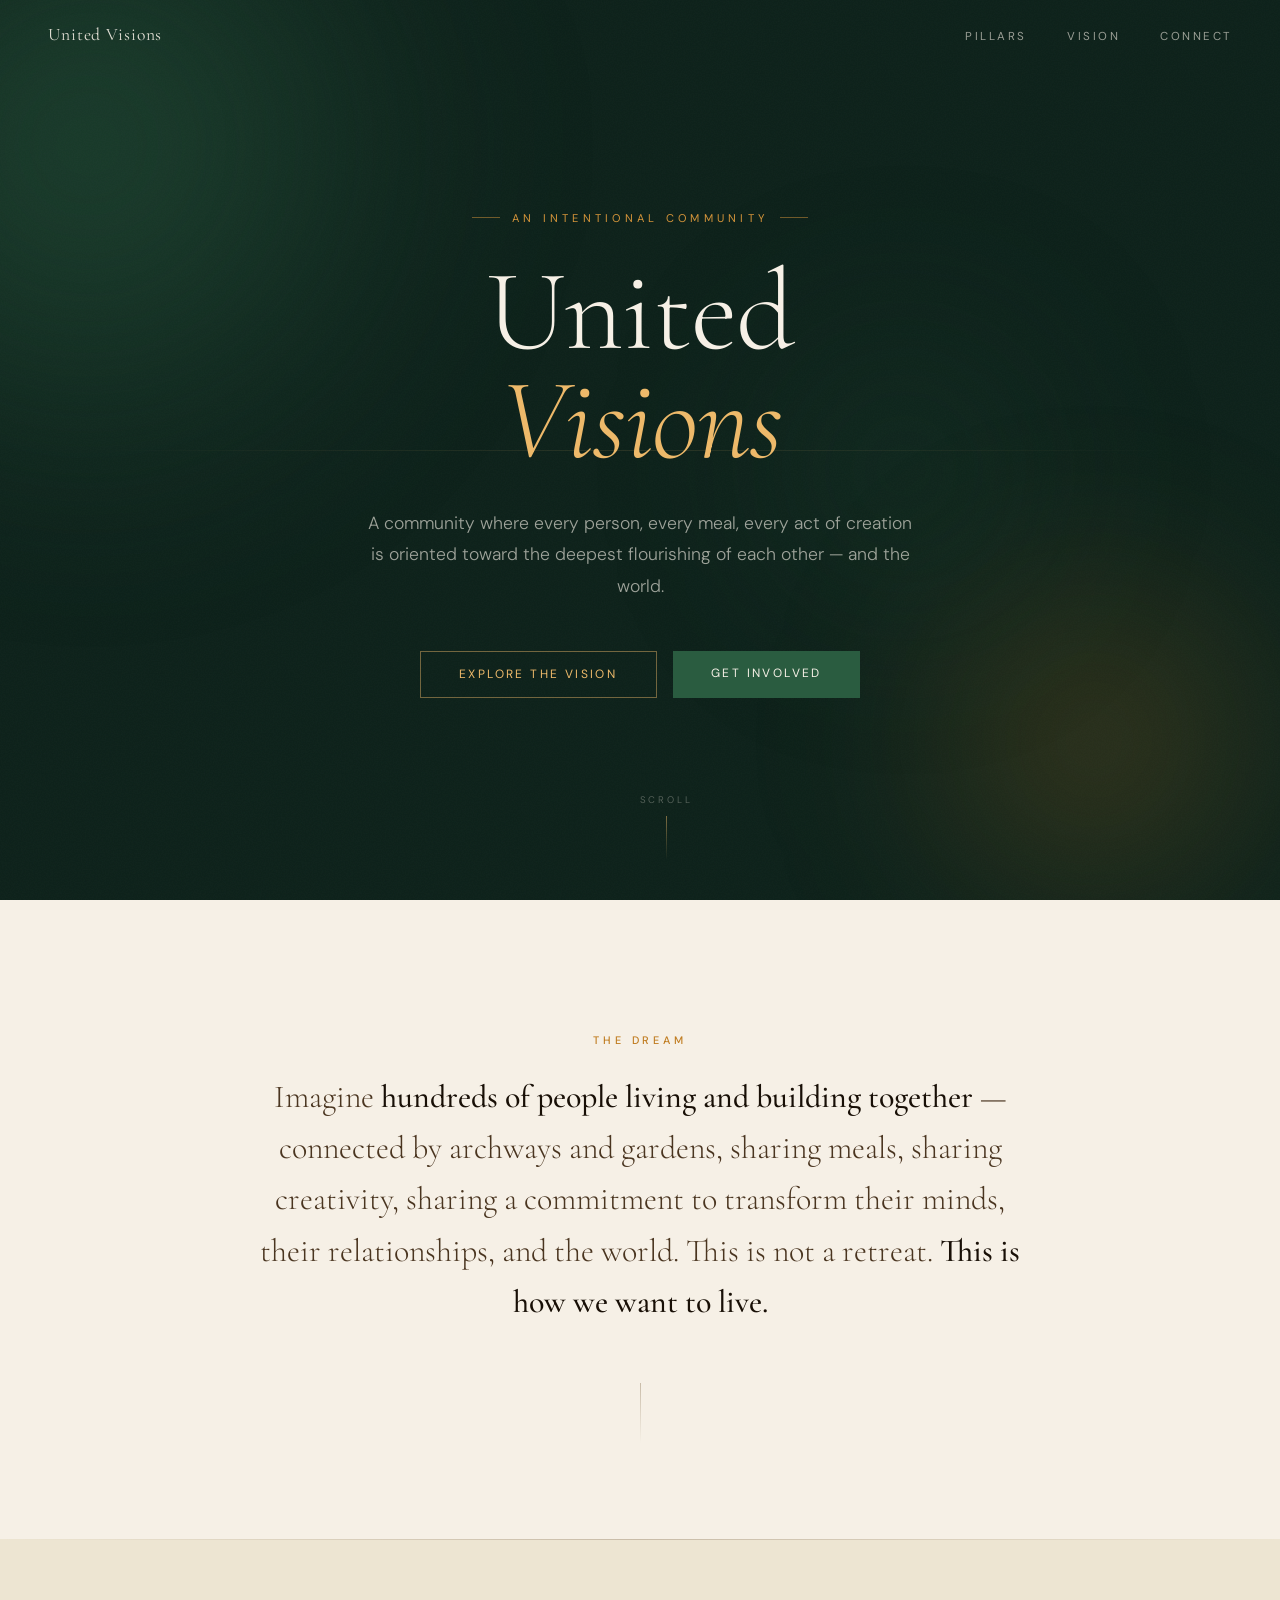
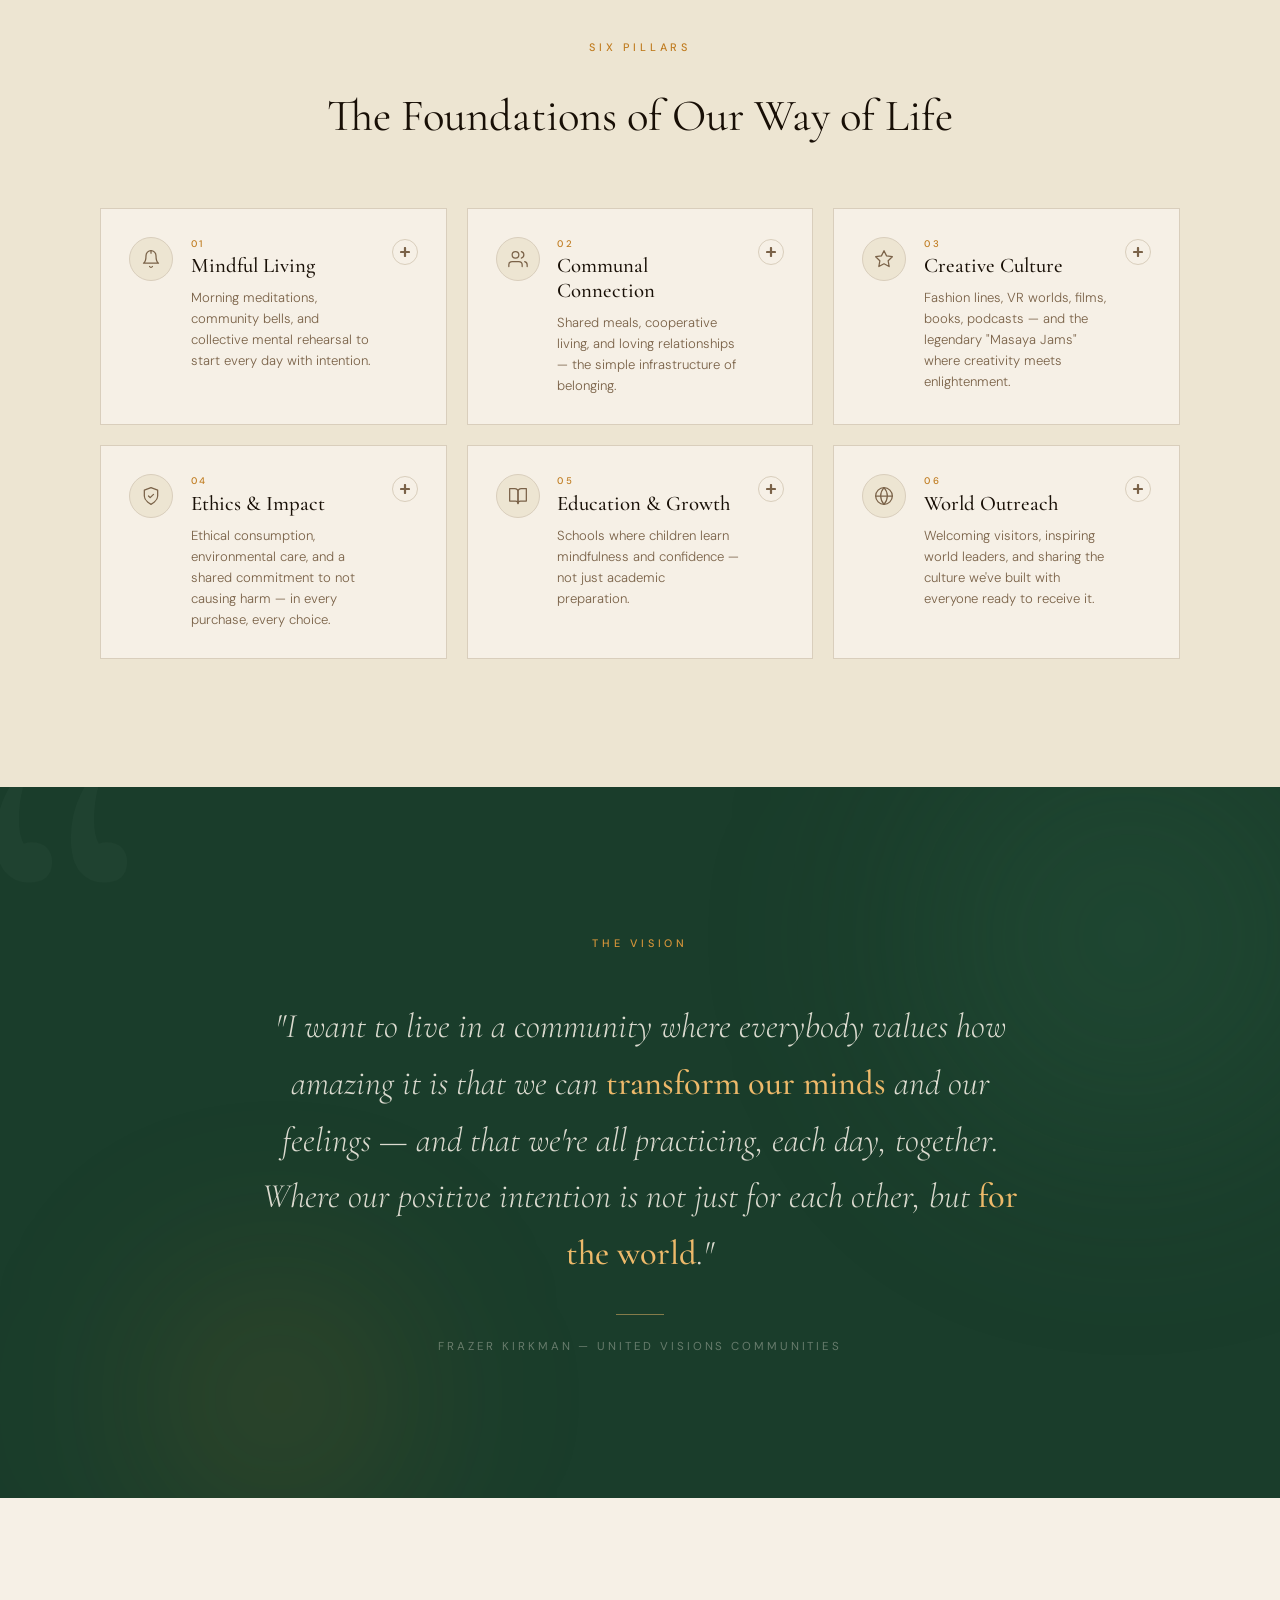
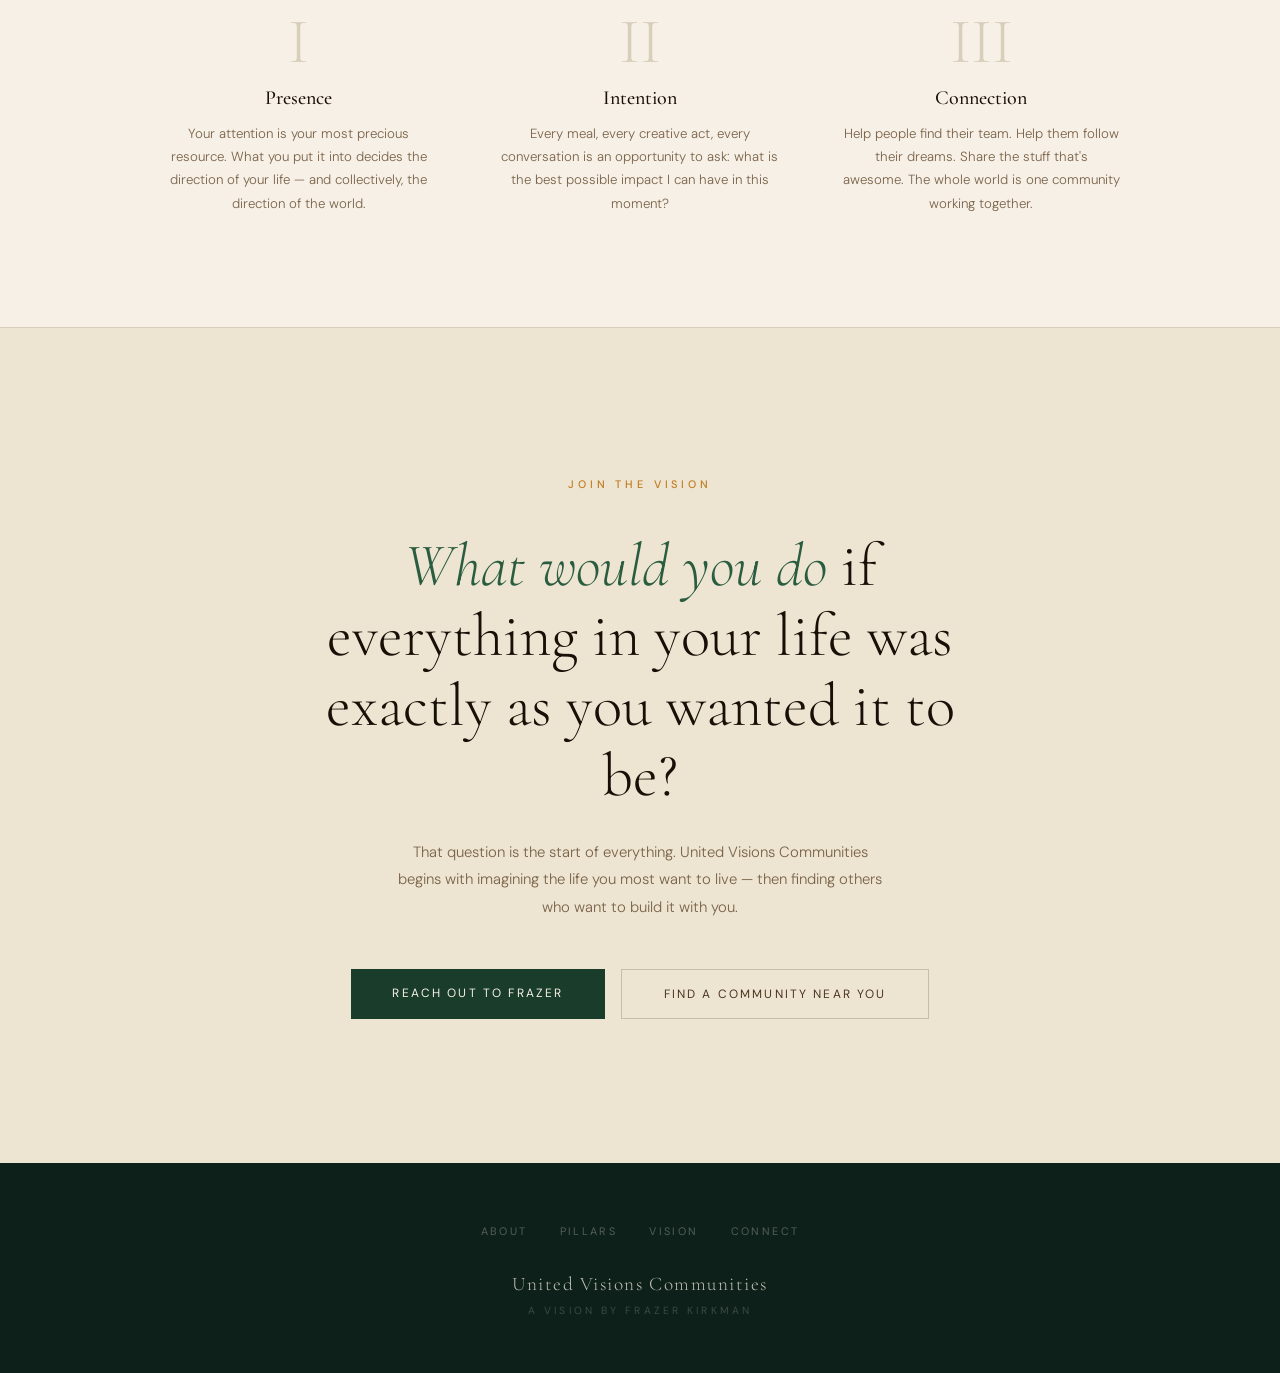
==== index.html @ debcc326 "add landing page for United Visions Communities Single-page website built from Frazer's vision state" ====
<!DOCTYPE html>
<html lang="en">
<head>
  <meta charset="UTF-8">
  <meta name="viewport" content="width=device-width, initial-scale=1.0">
  <title>United Visions Communities</title>
  <link rel="preconnect" href="https://fonts.googleapis.com">
  <link rel="preconnect" href="https://fonts.gstatic.com" crossorigin>
  <link href="https://fonts.googleapis.com/css2?family=Cormorant+Garamond:ital,wght@0,300;0,400;0,500;0,600;1,300;1,400;1,500&family=DM+Sans:ital,opsz,wght@0,9..40,300;0,9..40,400;0,9..40,500;1,9..40,300&display=swap" rel="stylesheet">

  <style>
    :root {
      --forest-deep:   #0d211a;
      --forest:        #14302500;
      --forest-rich:   #1a3d2b;
      --forest-mid:    #2a5c40;
      --forest-light:  #3d7a58;
      --amber:         #c07c20;
      --amber-warm:    #d4943a;
      --amber-glow:    #edb96a;
      --cream:         #f6f0e6;
      --cream-warm:    #ede5d2;
      --parchment:     #d9cebc;
      --parchment-mid: #c9bca8;
      --text-ink:      #180f06;
      --text-dark:     #2b1d0f;
      --text-mid:      #4a3520;
      --text-muted:    #7a6248;
    }

    *, *::before, *::after { margin: 0; padding: 0; box-sizing: border-box; }

    html { scroll-behavior: smooth; font-size: 16px; }

    body {
      font-family: 'DM Sans', sans-serif;
      background: var(--cream);
      color: var(--text-dark);
      overflow-x: hidden;
    }

    /* ─── NAV ─────────────────────────────────────────── */
    nav {
      position: fixed;
      top: 0; left: 0; right: 0;
      z-index: 100;
      display: flex;
      justify-content: space-between;
      align-items: center;
      padding: 1.5rem 3rem;
      transition: background 0.4s ease, padding 0.4s ease;
    }

    nav.scrolled {
      background: rgba(13, 33, 26, 0.94);
      backdrop-filter: blur(12px);
      padding: 1rem 3rem;
    }

    .nav-logo {
      font-family: 'Cormorant Garamond', serif;
      font-size: 1.1rem;
      font-weight: 400;
      letter-spacing: 0.05em;
      color: var(--cream);
      text-decoration: none;
      opacity: 0.9;
    }

    .nav-links {
      display: flex;
      gap: 2.5rem;
      list-style: none;
    }

    .nav-links a {
      font-size: 0.72rem;
      letter-spacing: 0.22em;
      text-transform: uppercase;
      color: rgba(246, 240, 230, 0.6);
      text-decoration: none;
      transition: color 0.3s;
    }

    .nav-links a:hover { color: var(--amber-glow); }

    /* ─── HERO ────────────────────────────────────────── */
    .hero {
      position: relative;
      height: 100vh;
      min-height: 640px;
      background: var(--forest-deep);
      display: flex;
      align-items: center;
      justify-content: center;
      overflow: hidden;
    }

    /* Layered atmospheric background */
    .hero-canvas {
      position: absolute;
      inset: 0;
      overflow: hidden;
    }

    .orb {
      position: absolute;
      border-radius: 50%;
      filter: blur(80px);
      will-change: transform;
    }

    .orb-1 {
      width: 70vw; height: 70vw;
      max-width: 700px; max-height: 700px;
      background: radial-gradient(circle at 40% 40%, rgba(42,92,64,0.55), transparent 65%);
      top: -15%; left: -15%;
      animation: floatA 28s ease-in-out infinite;
    }

    .orb-2 {
      width: 50vw; height: 50vw;
      max-width: 500px; max-height: 500px;
      background: radial-gradient(circle, rgba(192,124,32,0.25), transparent 65%);
      bottom: -10%; right: -5%;
      animation: floatB 22s ease-in-out infinite;
    }

    .orb-3 {
      width: 40vw; height: 40vw;
      max-width: 400px; max-height: 400px;
      background: radial-gradient(circle, rgba(26,61,43,0.4), transparent 65%);
      top: 30%; left: 55%;
      animation: floatC 34s ease-in-out infinite;
    }

    @keyframes floatA {
      0%, 100% { transform: translate(0,0) scale(1); }
      40%       { transform: translate(40px,-30px) scale(1.06); }
      70%       { transform: translate(-20px, 25px) scale(0.96); }
    }
    @keyframes floatB {
      0%, 100% { transform: translate(0,0) scale(1); }
      35%       { transform: translate(-30px, 20px) scale(1.04); }
      65%       { transform: translate(25px,-15px) scale(0.97); }
    }
    @keyframes floatC {
      0%, 100% { transform: translate(0,0) scale(1); }
      50%       { transform: translate(-40px, 30px) scale(1.08); }
    }

    /* Fine grain overlay */
    .hero-grain {
      position: absolute;
      inset: 0;
      background-image:
        url("data:image/svg+xml,%3Csvg xmlns='http://www.w3.org/2000/svg' width='300' height='300'%3E%3Cfilter id='n'%3E%3CfeTurbulence type='fractalNoise' baseFrequency='0.75' numOctaves='4' stitchTiles='stitch'/%3E%3C/filter%3E%3Crect width='300' height='300' filter='url(%23n)' opacity='0.06'/%3E%3C/svg%3E");
      pointer-events: none;
      opacity: 0.5;
    }

    /* Thin horizontal rule */
    .hero-rule {
      position: absolute;
      top: 50%;
      left: 8%; right: 8%;
      height: 1px;
      background: linear-gradient(to right, transparent, rgba(237,185,106,0.12), transparent);
      pointer-events: none;
    }

    .hero-content {
      position: relative;
      z-index: 10;
      text-align: center;
      padding: 2rem;
      max-width: 860px;
    }

    .hero-eyebrow {
      display: inline-flex;
      align-items: center;
      gap: 0.75rem;
      font-size: 0.7rem;
      font-weight: 400;
      letter-spacing: 0.38em;
      text-transform: uppercase;
      color: var(--amber-warm);
      margin-bottom: 2rem;
      opacity: 0;
      animation: riseIn 1s ease-out 0.2s forwards;
    }

    .hero-eyebrow::before,
    .hero-eyebrow::after {
      content: '';
      display: block;
      width: 28px;
      height: 1px;
      background: var(--amber-warm);
      opacity: 0.5;
    }

    .hero-title {
      font-family: 'Cormorant Garamond', serif;
      font-size: clamp(3.5rem, 9vw, 7.5rem);
      font-weight: 300;
      line-height: 0.95;
      color: var(--cream);
      letter-spacing: -0.01em;
      margin-bottom: 2rem;
      opacity: 0;
      animation: riseIn 1.2s ease-out 0.45s forwards;
    }

    .hero-title .line-italic {
      display: block;
      font-style: italic;
      color: var(--amber-glow);
      font-weight: 300;
    }

    .hero-tagline {
      font-size: clamp(0.95rem, 2vw, 1.1rem);
      font-weight: 300;
      line-height: 1.8;
      color: rgba(246, 240, 230, 0.62);
      max-width: 560px;
      margin: 0 auto 3rem;
      opacity: 0;
      animation: riseIn 1s ease-out 0.7s forwards;
    }

    .hero-cta-wrap {
      display: flex;
      gap: 1rem;
      justify-content: center;
      flex-wrap: wrap;
      opacity: 0;
      animation: riseIn 1s ease-out 0.9s forwards;
    }

    .btn-ghost {
      display: inline-block;
      padding: 0.9rem 2.4rem;
      border: 1px solid rgba(237,185,106,0.45);
      color: var(--amber-glow);
      font-family: 'DM Sans', sans-serif;
      font-size: 0.75rem;
      letter-spacing: 0.2em;
      text-transform: uppercase;
      text-decoration: none;
      transition: all 0.3s ease;
    }

    .btn-ghost:hover {
      background: rgba(237,185,106,0.12);
      border-color: var(--amber-glow);
    }

    .btn-solid {
      display: inline-block;
      padding: 0.9rem 2.4rem;
      background: var(--forest-mid);
      color: var(--cream);
      font-family: 'DM Sans', sans-serif;
      font-size: 0.75rem;
      letter-spacing: 0.2em;
      text-transform: uppercase;
      text-decoration: none;
      transition: all 0.3s ease;
    }

    .btn-solid:hover { background: var(--forest-light); }

    .hero-scroll {
      position: absolute;
      bottom: 2.5rem;
      left: 50%;
      transform: translateX(-50%);
      display: flex;
      flex-direction: column;
      align-items: center;
      gap: 0.6rem;
      z-index: 10;
      opacity: 0;
      animation: riseIn 1s ease-out 1.3s forwards;
    }

    .hero-scroll span {
      font-size: 0.6rem;
      letter-spacing: 0.3em;
      text-transform: uppercase;
      color: rgba(246,240,230,0.3);
    }

    .scroll-stem {
      width: 1px;
      height: 44px;
      background: linear-gradient(to bottom, rgba(237,185,106,0.5), transparent);
      animation: stemPulse 2.2s ease-in-out infinite;
    }

    @keyframes stemPulse {
      0%, 100% { opacity: 0.5; transform: scaleY(1); }
      50%       { opacity: 1;   transform: scaleY(0.7); }
    }

    @keyframes riseIn {
      from { opacity: 0; transform: translateY(22px); }
      to   { opacity: 1; transform: translateY(0); }
    }

    /* ─── INTRO ───────────────────────────────────────── */
    .intro {
      background: var(--cream);
      padding: 8rem 2rem 6rem;
    }

    .intro-inner {
      max-width: 780px;
      margin: 0 auto;
      text-align: center;
    }

    .eyebrow {
      display: inline-block;
      font-size: 0.68rem;
      letter-spacing: 0.35em;
      text-transform: uppercase;
      color: var(--amber);
      font-weight: 500;
      margin-bottom: 1.5rem;
    }

    .intro-body {
      font-family: 'Cormorant Garamond', serif;
      font-size: clamp(1.45rem, 3vw, 2rem);
      font-weight: 300;
      line-height: 1.6;
      color: var(--text-mid);
    }

    .intro-body strong {
      font-weight: 500;
      color: var(--text-ink);
    }

    .intro-divider {
      width: 1px;
      height: 60px;
      background: linear-gradient(to bottom, var(--parchment-mid), transparent);
      margin: 3.5rem auto 0;
    }

    /* ─── PILLARS ─────────────────────────────────────── */
    .pillars {
      background: var(--cream-warm);
      padding: 6rem 2rem 8rem;
      position: relative;
    }

    .pillars::before {
      content: '';
      position: absolute;
      top: 0; left: 0; right: 0;
      height: 1px;
      background: linear-gradient(to right, transparent, var(--parchment-mid), transparent);
    }

    .section-head {
      text-align: center;
      margin-bottom: 4rem;
    }

    .section-title {
      font-family: 'Cormorant Garamond', serif;
      font-size: clamp(1.8rem, 4vw, 2.8rem);
      font-weight: 400;
      color: var(--text-ink);
      line-height: 1.2;
      margin-top: 0.75rem;
    }

    .grid {
      display: grid;
      grid-template-columns: repeat(auto-fit, minmax(310px, 1fr));
      gap: 1.25rem;
      max-width: 1080px;
      margin: 0 auto;
    }

    /* Card */
    .card {
      background: var(--cream);
      border: 1px solid var(--parchment);
      cursor: pointer;
      transition: border-color 0.35s ease, box-shadow 0.35s ease;
      position: relative;
      overflow: hidden;
    }

    .card-accent {
      position: absolute;
      top: 0; left: 0; right: 0;
      height: 2px;
      background: linear-gradient(90deg, var(--forest-light), var(--amber-warm));
      transform: scaleX(0);
      transform-origin: left;
      transition: transform 0.45s cubic-bezier(0.4, 0, 0.2, 1);
    }

    .card:hover .card-accent,
    .card.open .card-accent { transform: scaleX(1); }

    .card:hover {
      border-color: rgba(61,122,88,0.4);
      box-shadow: 0 6px 32px rgba(26,53,39,0.07);
    }

    .card.open {
      border-color: rgba(42,92,64,0.5);
      box-shadow: 0 8px 40px rgba(26,53,39,0.1);
    }

    .card-head {
      padding: 1.75rem;
      display: flex;
      align-items: flex-start;
      gap: 1.1rem;
      user-select: none;
    }

    .card-icon {
      width: 44px;
      height: 44px;
      flex-shrink: 0;
      display: flex;
      align-items: center;
      justify-content: center;
      border-radius: 50%;
      background: var(--cream-warm);
      border: 1px solid var(--parchment);
      transition: background 0.3s, border-color 0.3s;
    }

    .card:hover .card-icon,
    .card.open .card-icon {
      background: rgba(26,61,43,0.06);
      border-color: rgba(61,122,88,0.3);
    }

    .card-icon svg {
      width: 20px; height: 20px;
      stroke: var(--text-muted);
      fill: none;
      stroke-width: 1.5;
      stroke-linecap: round;
      stroke-linejoin: round;
      transition: stroke 0.3s;
    }

    .card:hover .card-icon svg,
    .card.open .card-icon svg { stroke: var(--forest-mid); }

    .card-meta { flex: 1; min-width: 0; }

    .card-num {
      font-size: 0.6rem;
      letter-spacing: 0.3em;
      text-transform: uppercase;
      color: var(--amber);
      font-weight: 500;
      margin-bottom: 0.3rem;
    }

    .card-title {
      font-family: 'Cormorant Garamond', serif;
      font-size: 1.3rem;
      font-weight: 500;
      color: var(--text-ink);
      line-height: 1.2;
      margin-bottom: 0.5rem;
    }

    .card-teaser {
      font-size: 0.82rem;
      font-weight: 300;
      color: var(--text-muted);
      line-height: 1.6;
    }

    .card-toggle {
      width: 26px; height: 26px;
      flex-shrink: 0;
      border-radius: 50%;
      border: 1px solid var(--parchment);
      display: flex;
      align-items: center;
      justify-content: center;
      color: var(--text-muted);
      transition: all 0.35s cubic-bezier(0.4,0,0.2,1);
      margin-top: 2px;
    }

    .card:hover .card-toggle { border-color: var(--forest-light); color: var(--forest-mid); }

    .card.open .card-toggle {
      background: var(--forest-rich);
      border-color: var(--forest-rich);
      color: var(--cream);
      transform: rotate(45deg);
    }

    .card-toggle svg {
      width: 10px; height: 10px;
      stroke: currentColor;
      fill: none;
      stroke-width: 2.2;
      stroke-linecap: round;
    }

    /* Expand body */
    .card-body {
      max-height: 0;
      overflow: hidden;
      transition: max-height 0.55s cubic-bezier(0.4,0,0.2,1);
    }

    .card.open .card-body { max-height: 700px; }

    .card-body-inner {
      padding: 1.5rem 1.75rem 1.75rem;
      border-top: 1px solid var(--parchment);
    }

    .card-pullquote {
      font-family: 'Cormorant Garamond', serif;
      font-size: 1.05rem;
      font-style: italic;
      font-weight: 400;
      color: var(--forest-mid);
      line-height: 1.55;
      margin-bottom: 1.1rem;
      padding-left: 1rem;
      border-left: 2px solid var(--amber-warm);
    }

    .card-body-inner p {
      font-size: 0.88rem;
      font-weight: 300;
      line-height: 1.85;
      color: var(--text-mid);
      margin-bottom: 0.8rem;
    }

    .card-body-inner p:last-child { margin-bottom: 0; }

    /* ─── VISION QUOTE ────────────────────────────────── */
    .vision {
      background: var(--forest-rich);
      padding: 9rem 2rem;
      position: relative;
      overflow: hidden;
    }

    .vision-bg-mark {
      position: absolute;
      top: -0.25em;
      left: -0.05em;
      font-family: 'Cormorant Garamond', serif;
      font-size: 32rem;
      line-height: 1;
      color: rgba(255,255,255,0.025);
      pointer-events: none;
      user-select: none;
    }

    .vision-orb {
      position: absolute;
      border-radius: 50%;
      filter: blur(90px);
      pointer-events: none;
    }

    .vision-orb-1 {
      width: 500px; height: 500px;
      background: radial-gradient(circle, rgba(42,92,64,0.4), transparent);
      top: -100px; right: -100px;
    }

    .vision-orb-2 {
      width: 300px; height: 300px;
      background: radial-gradient(circle, rgba(192,124,32,0.2), transparent);
      bottom: -50px; left: 10%;
    }

    .vision-inner {
      position: relative;
      z-index: 2;
      max-width: 760px;
      margin: 0 auto;
      text-align: center;
    }

    .vision .eyebrow { color: var(--amber-warm); }

    .vision-quote {
      font-family: 'Cormorant Garamond', serif;
      font-size: clamp(1.5rem, 3.5vw, 2.15rem);
      font-weight: 300;
      font-style: italic;
      line-height: 1.65;
      color: rgba(246,240,230,0.88);
      margin: 1.5rem 0 2rem;
    }

    .vision-quote strong {
      font-style: normal;
      font-weight: 500;
      color: var(--amber-glow);
    }

    .vision-bar {
      width: 48px; height: 1px;
      background: rgba(237,185,106,0.5);
      margin: 0 auto 1.5rem;
    }

    .vision-attr {
      font-size: 0.72rem;
      letter-spacing: 0.25em;
      text-transform: uppercase;
      color: rgba(246,240,230,0.35);
    }

    /* ─── VALUES STRIP ────────────────────────────────── */
    .values {
      background: var(--cream);
      padding: 7rem 2rem;
      border-bottom: 1px solid var(--parchment);
    }

    .values-inner {
      display: grid;
      grid-template-columns: repeat(3, 1fr);
      gap: 4rem;
      max-width: 960px;
      margin: 0 auto;
    }

    .value-item { text-align: center; }

    .value-glyph {
      font-family: 'Cormorant Garamond', serif;
      font-size: 4rem;
      font-weight: 300;
      color: var(--parchment);
      line-height: 1;
      margin-bottom: 0.75rem;
      display: block;
    }

    .value-name {
      font-family: 'Cormorant Garamond', serif;
      font-size: 1.25rem;
      font-weight: 500;
      color: var(--text-ink);
      margin-bottom: 0.75rem;
    }

    .value-desc {
      font-size: 0.83rem;
      font-weight: 300;
      color: var(--text-muted);
      line-height: 1.75;
    }

    /* ─── CTA ─────────────────────────────────────────── */
    .cta {
      background: var(--cream-warm);
      padding: 9rem 2rem;
      text-align: center;
    }

    .cta-title {
      font-family: 'Cormorant Garamond', serif;
      font-size: clamp(2.2rem, 5vw, 3.8rem);
      font-weight: 300;
      color: var(--text-ink);
      line-height: 1.15;
      max-width: 640px;
      margin: 1rem auto 1.75rem;
    }

    .cta-title em {
      font-style: italic;
      color: var(--forest-mid);
    }

    .cta-body {
      font-size: 0.93rem;
      font-weight: 300;
      color: var(--text-muted);
      line-height: 1.85;
      max-width: 500px;
      margin: 0 auto 3rem;
    }

    .cta-btns {
      display: flex;
      gap: 1rem;
      justify-content: center;
      flex-wrap: wrap;
    }

    .btn-forest {
      display: inline-block;
      padding: 1rem 2.6rem;
      background: var(--forest-rich);
      color: var(--cream);
      font-size: 0.75rem;
      letter-spacing: 0.18em;
      text-transform: uppercase;
      text-decoration: none;
      transition: background 0.3s;
    }

    .btn-forest:hover { background: var(--forest-mid); }

    .btn-outline {
      display: inline-block;
      padding: 1rem 2.6rem;
      border: 1px solid var(--parchment-mid);
      color: var(--text-mid);
      font-size: 0.75rem;
      letter-spacing: 0.18em;
      text-transform: uppercase;
      text-decoration: none;
      transition: all 0.3s;
    }

    .btn-outline:hover {
      border-color: var(--forest-mid);
      color: var(--forest-mid);
    }

    /* ─── FOOTER ──────────────────────────────────────── */
    footer {
      background: var(--forest-deep);
      padding: 3.5rem 2rem;
      text-align: center;
    }

    .footer-logo {
      font-family: 'Cormorant Garamond', serif;
      font-size: 1.2rem;
      font-weight: 300;
      letter-spacing: 0.08em;
      color: rgba(246,240,230,0.75);
      margin-bottom: 0.5rem;
    }

    .footer-sub {
      font-size: 0.65rem;
      letter-spacing: 0.3em;
      text-transform: uppercase;
      color: rgba(246,240,230,0.2);
    }

    .footer-links {
      display: flex;
      gap: 2rem;
      justify-content: center;
      margin-bottom: 2rem;
      list-style: none;
    }

    .footer-links a {
      font-size: 0.68rem;
      letter-spacing: 0.22em;
      text-transform: uppercase;
      color: rgba(246,240,230,0.3);
      text-decoration: none;
      transition: color 0.3s;
    }

    .footer-links a:hover { color: var(--amber-warm); }

    /* ─── SCROLL ANIMATIONS ───────────────────────────── */
    .reveal {
      opacity: 0;
      transform: translateY(28px);
      transition: opacity 0.75s ease, transform 0.75s ease;
    }

    .reveal.in { opacity: 1; transform: translateY(0); }

    .reveal-d1 { transition-delay: 0.08s; }
    .reveal-d2 { transition-delay: 0.16s; }
    .reveal-d3 { transition-delay: 0.24s; }
    .reveal-d4 { transition-delay: 0.32s; }
    .reveal-d5 { transition-delay: 0.40s; }
    .reveal-d6 { transition-delay: 0.48s; }

    /* ─── RESPONSIVE ──────────────────────────────────── */
    @media (max-width: 760px) {
      nav { padding: 1.25rem 1.5rem; }
      nav.scrolled { padding: 0.875rem 1.5rem; }
      .nav-links { display: none; }

      .grid { grid-template-columns: 1fr; }

      .values-inner {
        grid-template-columns: 1fr;
        gap: 2.5rem;
      }

      .intro { padding: 5rem 1.5rem 4rem; }
      .pillars { padding: 5rem 1.5rem 6rem; }
      .vision { padding: 6rem 1.5rem; }
      .cta { padding: 6rem 1.5rem; }
    }
  </style>
</head>
<body>

  <!-- NAV -->
  <nav id="nav">
    <a href="#top" class="nav-logo">United Visions</a>
    <ul class="nav-links">
      <li><a href="#pillars">Pillars</a></li>
      <li><a href="#vision">Vision</a></li>
      <li><a href="#connect">Connect</a></li>
    </ul>
  </nav>

  <!-- HERO -->
  <section class="hero" id="top">
    <div class="hero-canvas">
      <div class="orb orb-1"></div>
      <div class="orb orb-2"></div>
      <div class="orb orb-3"></div>
    </div>
    <div class="hero-grain"></div>
    <div class="hero-rule"></div>

    <div class="hero-content">
      <p class="hero-eyebrow">An Intentional Community</p>
      <h1 class="hero-title">
        United
        <span class="line-italic">Visions</span>
      </h1>
      <p class="hero-tagline">
        A community where every person, every meal, every act of creation is oriented toward the deepest flourishing of each other — and the world.
      </p>
      <div class="hero-cta-wrap">
        <a href="#pillars" class="btn-ghost">Explore the Vision</a>
        <a href="#connect" class="btn-solid">Get Involved</a>
      </div>
    </div>

    <div class="hero-scroll">
      <span>Scroll</span>
      <div class="scroll-stem"></div>
    </div>
  </section>

  <!-- INTRO -->
  <section class="intro" id="about">
    <div class="intro-inner reveal">
      <span class="eyebrow">The Dream</span>
      <p class="intro-body">
        Imagine <strong>hundreds of people living and building together</strong> — connected by archways and gardens, sharing meals, sharing creativity, sharing a commitment to transform their minds, their relationships, and the world.
        This is not a retreat. <strong>This is how we want to live.</strong>
      </p>
      <div class="intro-divider"></div>
    </div>
  </section>

  <!-- PILLARS -->
  <section class="pillars" id="pillars">
    <div class="section-head reveal">
      <span class="eyebrow">Six Pillars</span>
      <h2 class="section-title">The Foundations of Our Way of Life</h2>
    </div>

    <div class="grid">

      <!-- 1 – Mindful Living -->
      <div class="card reveal reveal-d1">
        <div class="card-accent"></div>
        <div class="card-head">
          <div class="card-icon">
            <!-- Bell -->
            <svg viewBox="0 0 24 24">
              <path d="M18 8A6 6 0 0 0 6 8c0 7-3 9-3 9h18s-3-2-3-9"/>
              <path d="M13.73 21a2 2 0 0 1-3.46 0"/>
              <line x1="12" y1="2" x2="12" y2="5"/>
            </svg>
          </div>
          <div class="card-meta">
            <div class="card-num">01</div>
            <h3 class="card-title">Mindful Living</h3>
            <p class="card-teaser">Morning meditations, community bells, and collective mental rehearsal to start every day with intention.</p>
          </div>
          <div class="card-toggle">
            <svg viewBox="0 0 10 10"><line x1="5" y1="1" x2="5" y2="9"/><line x1="1" y1="5" x2="9" y2="5"/></svg>
          </div>
        </div>
        <div class="card-body">
          <div class="card-body-inner">
            <p class="card-pullquote">"The whole community comes in excited to level up their mind."</p>
            <p>Each day begins with a shared meditation — not a quiet, solitary act, but a collective experience with epic bells, dramatic lighting, and the energy of hundreds of people orienting themselves toward their highest potential.</p>
            <p>Compassion meditation is a daily practice. You move through the community and feel genuinely loved, cared for, and supported — not by chance, but because everyone has cultivated that quality of presence together.</p>
            <p>Mental rehearsal and positive visualization are woven into everyday rhythms. We rehearse who we want to be, not just what we want to accomplish.</p>
          </div>
        </div>
      </div>

      <!-- 2 – Communal Connection -->
      <div class="card reveal reveal-d2">
        <div class="card-accent"></div>
        <div class="card-head">
          <div class="card-icon">
            <!-- Users -->
            <svg viewBox="0 0 24 24">
              <path d="M17 21v-2a4 4 0 0 0-4-4H5a4 4 0 0 0-4 4v2"/>
              <circle cx="9" cy="7" r="4"/>
              <path d="M23 21v-2a4 4 0 0 0-3-3.87"/>
              <path d="M16 3.13a4 4 0 0 1 0 7.75"/>
            </svg>
          </div>
          <div class="card-meta">
            <div class="card-num">02</div>
            <h3 class="card-title">Communal Connection</h3>
            <p class="card-teaser">Shared meals, cooperative living, and loving relationships — the simple infrastructure of belonging.</p>
          </div>
          <div class="card-toggle">
            <svg viewBox="0 0 10 10"><line x1="5" y1="1" x2="5" y2="9"/><line x1="1" y1="5" x2="9" y2="5"/></svg>
          </div>
        </div>
        <div class="card-body">
          <div class="card-body-inner">
            <p class="card-pullquote">"You're on the roster once every couple of weeks — you make something great, share it with everybody, and every other meal is shared with you."</p>
            <p>Communal living radically simplifies the logistics of daily life. Freed from cooking three meals a day alone, you have energy and attention for what matters most. The shared kitchen becomes a place of creativity and generosity.</p>
            <p>Beautiful architecture with archways and hanging gardens connects building to building. The physical environment is intentionally designed so chance encounters are beautiful, and solitude is always available when needed.</p>
            <p>Gyms, sports grounds, a movie theater — the amenities of a rich life, shared rather than individually owned. Community is not a compromise. It's an upgrade.</p>
          </div>
        </div>
      </div>

      <!-- 3 – Creative Culture -->
      <div class="card reveal reveal-d3">
        <div class="card-accent"></div>
        <div class="card-head">
          <div class="card-icon">
            <!-- Sparkle / Star -->
            <svg viewBox="0 0 24 24">
              <polygon points="12 2 15.09 8.26 22 9.27 17 14.14 18.18 21.02 12 17.77 5.82 21.02 7 14.14 2 9.27 8.91 8.26 12 2"/>
            </svg>
          </div>
          <div class="card-meta">
            <div class="card-num">03</div>
            <h3 class="card-title">Creative Culture</h3>
            <p class="card-teaser">Fashion lines, VR worlds, films, books, podcasts — and the legendary "Masaya Jams" where creativity meets enlightenment.</p>
          </div>
          <div class="card-toggle">
            <svg viewBox="0 0 10 10"><line x1="5" y1="1" x2="5" y2="9"/><line x1="1" y1="5" x2="9" y2="5"/></svg>
          </div>
        </div>
        <div class="card-body">
          <div class="card-body-inner">
            <p class="card-pullquote">"Imagine you spending some time just role-playing being as expressive and as enlightening as you can."</p>
            <p>Masaya Jams are live community sessions where cameras roll and everyone is encouraged to inhabit the kindest, most awesome, wildest version of themselves — like theater games, but the goal is enlightenment. The output is something worth sharing with the world.</p>
            <p>The community actively creates: fashion lines where the imagery makes people feel love for all beings; VR worlds built collaboratively in an afternoon; films, TV shows, books, and podcasts carrying a clear intention toward human flourishing.</p>
            <p>Music, art, and the words in our spaces are chosen intentionally. Lyrics that lift. Visuals that inspire. The culture we make together can be exported everywhere.</p>
          </div>
        </div>
      </div>

      <!-- 4 – Ethics & Impact -->
      <div class="card reveal reveal-d4">
        <div class="card-accent"></div>
        <div class="card-head">
          <div class="card-icon">
            <!-- Shield check -->
            <svg viewBox="0 0 24 24">
              <path d="M12 22s8-4 8-10V5l-8-3-8 3v7c0 6 8 10 8 10z"/>
              <polyline points="9 12 11 14 15 10"/>
            </svg>
          </div>
          <div class="card-meta">
            <div class="card-num">04</div>
            <h3 class="card-title">Ethics & Impact</h3>
            <p class="card-teaser">Ethical consumption, environmental care, and a shared commitment to not causing harm — in every purchase, every choice.</p>
          </div>
          <div class="card-toggle">
            <svg viewBox="0 0 10 10"><line x1="5" y1="1" x2="5" y2="9"/><line x1="1" y1="5" x2="9" y2="5"/></svg>
          </div>
        </div>
        <div class="card-body">
          <div class="card-body-inner">
            <p class="card-pullquote">"We don't buy stuff from places where anyone was hurt — and we're kind to the environment."</p>
            <p>Ethics isn't a policy here — it's a shared value running through every decision. Where we source food. What we build with. How we engage the wider world. The community has agreed that its positive intention extends not just to each other, but to all living beings.</p>
            <p>Every member is excited not just to help one another, but to have a positive impact beyond these walls. We want everything we make, buy, eat, and create to be a net positive in the world.</p>
            <p>This is not austerity. Ethical living is joyful, beautiful, and abundant. It simply requires intention — and a community committed to holding each other to it, with kindness.</p>
          </div>
        </div>
      </div>

      <!-- 5 – Education & Growth -->
      <div class="card reveal reveal-d5">
        <div class="card-accent"></div>
        <div class="card-head">
          <div class="card-icon">
            <!-- Book open -->
            <svg viewBox="0 0 24 24">
              <path d="M2 3h6a4 4 0 0 1 4 4v14a3 3 0 0 0-3-3H2z"/>
              <path d="M22 3h-6a4 4 0 0 0-4 4v14a3 3 0 0 1 3-3h7z"/>
            </svg>
          </div>
          <div class="card-meta">
            <div class="card-num">05</div>
            <h3 class="card-title">Education & Growth</h3>
            <p class="card-teaser">Schools where children learn mindfulness and confidence — not just academic preparation.</p>
          </div>
          <div class="card-toggle">
            <svg viewBox="0 0 10 10"><line x1="5" y1="1" x2="5" y2="9"/><line x1="1" y1="5" x2="9" y2="5"/></svg>
          </div>
        </div>
        <div class="card-body">
          <div class="card-body-inner">
            <p class="card-pullquote">"A culture where people are actively helping everyone's mind be awesome is a very different culture."</p>
            <p>Our schools teach mindfulness, kindness, emotional confidence, and how to handle different scenarios with grace. Children mentally rehearse being their best selves — the same practice the adults use, taught from the very beginning.</p>
            <p>Consider the difference: in a school where no one teaches mental rehearsal, some children will naturally develop it and others will rehearse failure. We choose to deliberately bring every mind toward its highest potential.</p>
            <p>This extends beyond school: workplaces where teams practice positive visualization together, where friendships are loving and genuinely supportive. The whole environment is designed for flourishing.</p>
          </div>
        </div>
      </div>

      <!-- 6 – World Outreach -->
      <div class="card reveal reveal-d6">
        <div class="card-accent"></div>
        <div class="card-head">
          <div class="card-icon">
            <!-- Globe -->
            <svg viewBox="0 0 24 24">
              <circle cx="12" cy="12" r="10"/>
              <line x1="2" y1="12" x2="22" y2="12"/>
              <path d="M12 2a15.3 15.3 0 0 1 4 10 15.3 15.3 0 0 1-4 10 15.3 15.3 0 0 1-4-10 15.3 15.3 0 0 1 4-10z"/>
            </svg>
          </div>
          <div class="card-meta">
            <div class="card-num">06</div>
            <h3 class="card-title">World Outreach</h3>
            <p class="card-teaser">Welcoming visitors, inspiring world leaders, and sharing the culture we've built with everyone ready to receive it.</p>
          </div>
          <div class="card-toggle">
            <svg viewBox="0 0 10 10"><line x1="5" y1="1" x2="5" y2="9"/><line x1="1" y1="5" x2="9" y2="5"/></svg>
          </div>
        </div>
        <div class="card-body">
          <div class="card-body-inner">
            <p class="card-pullquote">"How do we inspire filmmakers, sports stars, and world leaders to come practice meditation with us — and feel what it's like to envision a world where everybody cares?"</p>
            <p>United Visions is not a refuge from the world — it's a laboratory for it. Visitors come to experience the architecture, the food, the gardens, the art, and the rare feeling of being in a community truly oriented toward human flourishing.</p>
            <p>We actively look for ways to share what works. Creative culture, spiritual practices, ethical frameworks — the Masaya Jams are streamed, the films are released, the books are published.</p>
            <p>We encourage everyone to find or create their own intentional communities: to explore what resonates, practice their dreams, and discover that society itself becomes your commune when you approach it with real intention.</p>
          </div>
        </div>
      </div>

    </div>
  </section>

  <!-- VISION QUOTE -->
  <section class="vision" id="vision">
    <div class="vision-bg-mark" aria-hidden="true">&ldquo;</div>
    <div class="vision-orb vision-orb-1"></div>
    <div class="vision-orb vision-orb-2"></div>
    <div class="vision-inner reveal">
      <span class="eyebrow">The Vision</span>
      <blockquote class="vision-quote">
        "I want to live in a community where everybody values how amazing it is that we can <strong>transform our minds</strong> and our feelings — and that we're all practicing, each day, together. Where our positive intention is not just for each other, but <strong>for the world</strong>."
      </blockquote>
      <div class="vision-bar"></div>
      <p class="vision-attr">Frazer Kirkman &mdash; United Visions Communities</p>
    </div>
  </section>

  <!-- VALUES -->
  <section class="values">
    <div class="values-inner">
      <div class="value-item reveal reveal-d1">
        <span class="value-glyph">I</span>
        <div class="value-name">Presence</div>
        <p class="value-desc">Your attention is your most precious resource. What you put it into decides the direction of your life — and collectively, the direction of the world.</p>
      </div>
      <div class="value-item reveal reveal-d2">
        <span class="value-glyph">II</span>
        <div class="value-name">Intention</div>
        <p class="value-desc">Every meal, every creative act, every conversation is an opportunity to ask: what is the best possible impact I can have in this moment?</p>
      </div>
      <div class="value-item reveal reveal-d3">
        <span class="value-glyph">III</span>
        <div class="value-name">Connection</div>
        <p class="value-desc">Help people find their team. Help them follow their dreams. Share the stuff that's awesome. The whole world is one community working together.</p>
      </div>
    </div>
  </section>

  <!-- CTA -->
  <section class="cta" id="connect">
    <span class="eyebrow reveal">Join the Vision</span>
    <h2 class="cta-title reveal"><em>What would you do</em> if everything in your life was exactly as you wanted it to be?</h2>
    <p class="cta-body reveal">
      That question is the start of everything. United Visions Communities begins with imagining the life you most want to live — then finding others who want to build it with you.
    </p>
    <div class="cta-btns reveal">
      <a href="mailto:frazer@unitedvisions.community" class="btn-forest">Reach Out to Frazer</a>
      <a href="https://www.ic.org" target="_blank" rel="noopener noreferrer" class="btn-outline">Find a Community Near You</a>
    </div>
  </section>

  <!-- FOOTER -->
  <footer>
    <ul class="footer-links">
      <li><a href="#about">About</a></li>
      <li><a href="#pillars">Pillars</a></li>
      <li><a href="#vision">Vision</a></li>
      <li><a href="#connect">Connect</a></li>
    </ul>
    <p class="footer-logo">United Visions Communities</p>
    <p class="footer-sub">A vision by Frazer Kirkman</p>
  </footer>

  <script>
    // ── Nav scroll state
    const nav = document.getElementById('nav');
    window.addEventListener('scroll', () => {
      nav.classList.toggle('scrolled', window.scrollY > 60);
    }, { passive: true });

    // ── Card expand / collapse
    document.querySelectorAll('.card').forEach(card => {
      card.addEventListener('click', () => {
        const isOpen = card.classList.contains('open');
        document.querySelectorAll('.card').forEach(c => c.classList.remove('open'));
        if (!isOpen) card.classList.add('open');
      });
    });

    // ── Scroll-reveal via IntersectionObserver
    const io = new IntersectionObserver((entries) => {
      entries.forEach(e => {
        if (e.isIntersecting) {
          e.target.classList.add('in');
          io.unobserve(e.target);
        }
      });
    }, { threshold: 0.12 });

    document.querySelectorAll('.reveal').forEach(el => io.observe(el));

    // ── Smooth scroll for in-page anchor links
    document.querySelectorAll('a[href^="#"]').forEach(a => {
      a.addEventListener('click', e => {
        const target = document.querySelector(a.getAttribute('href'));
        if (target) {
          e.preventDefault();
          target.scrollIntoView({ behavior: 'smooth' });
        }
      });
    });
  </script>

</body>
</html>
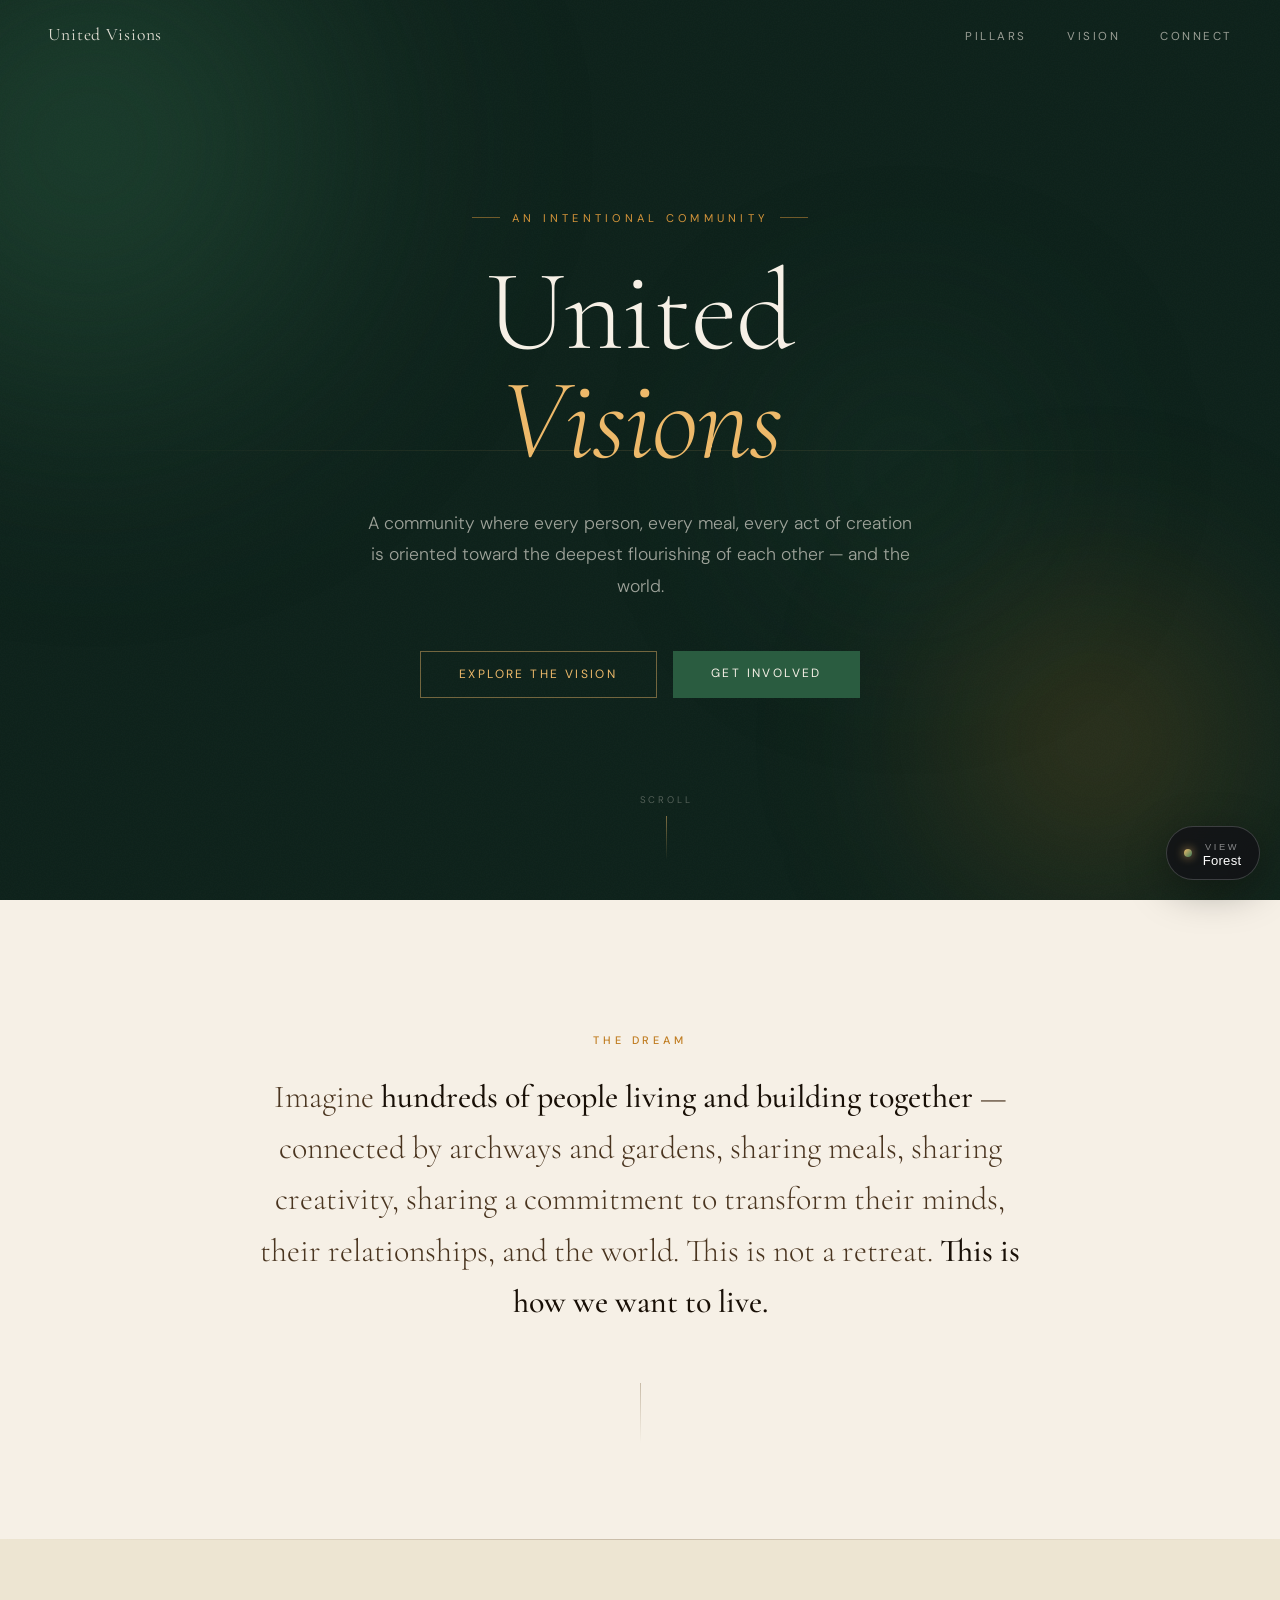
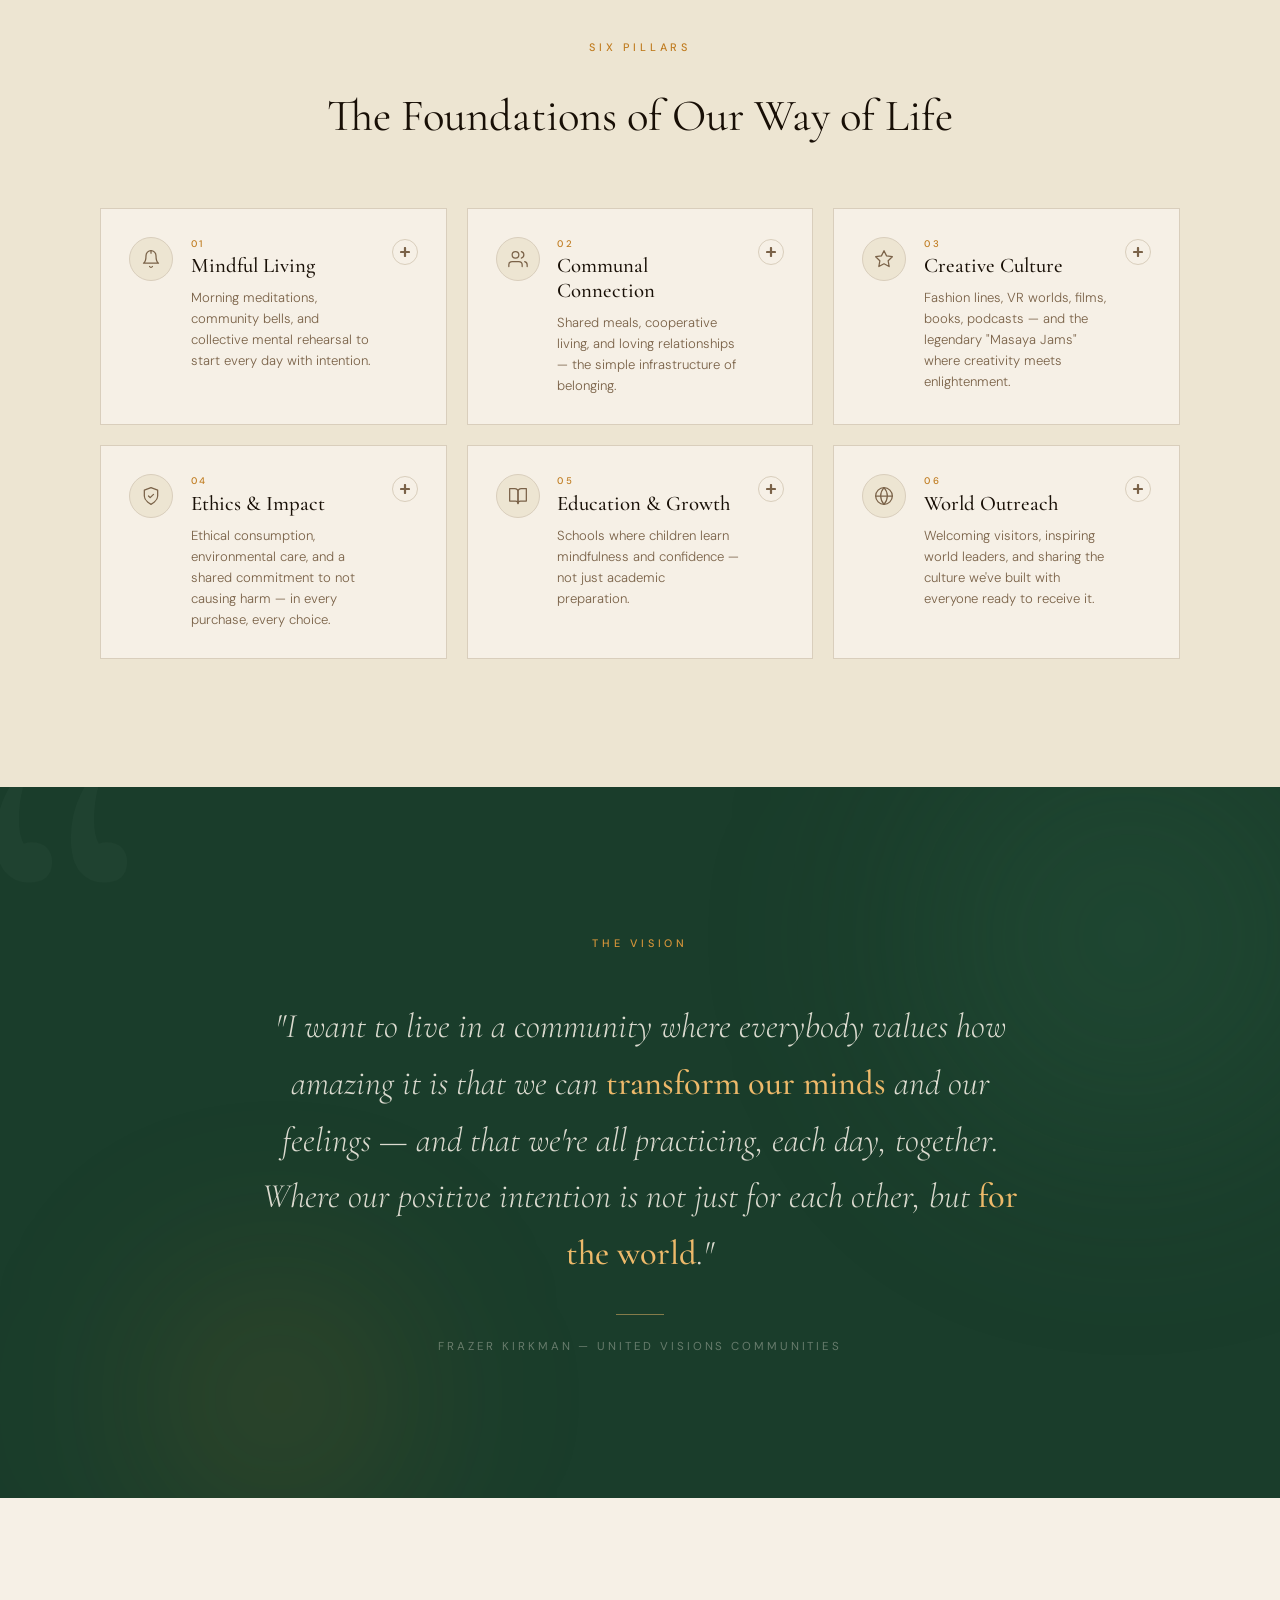
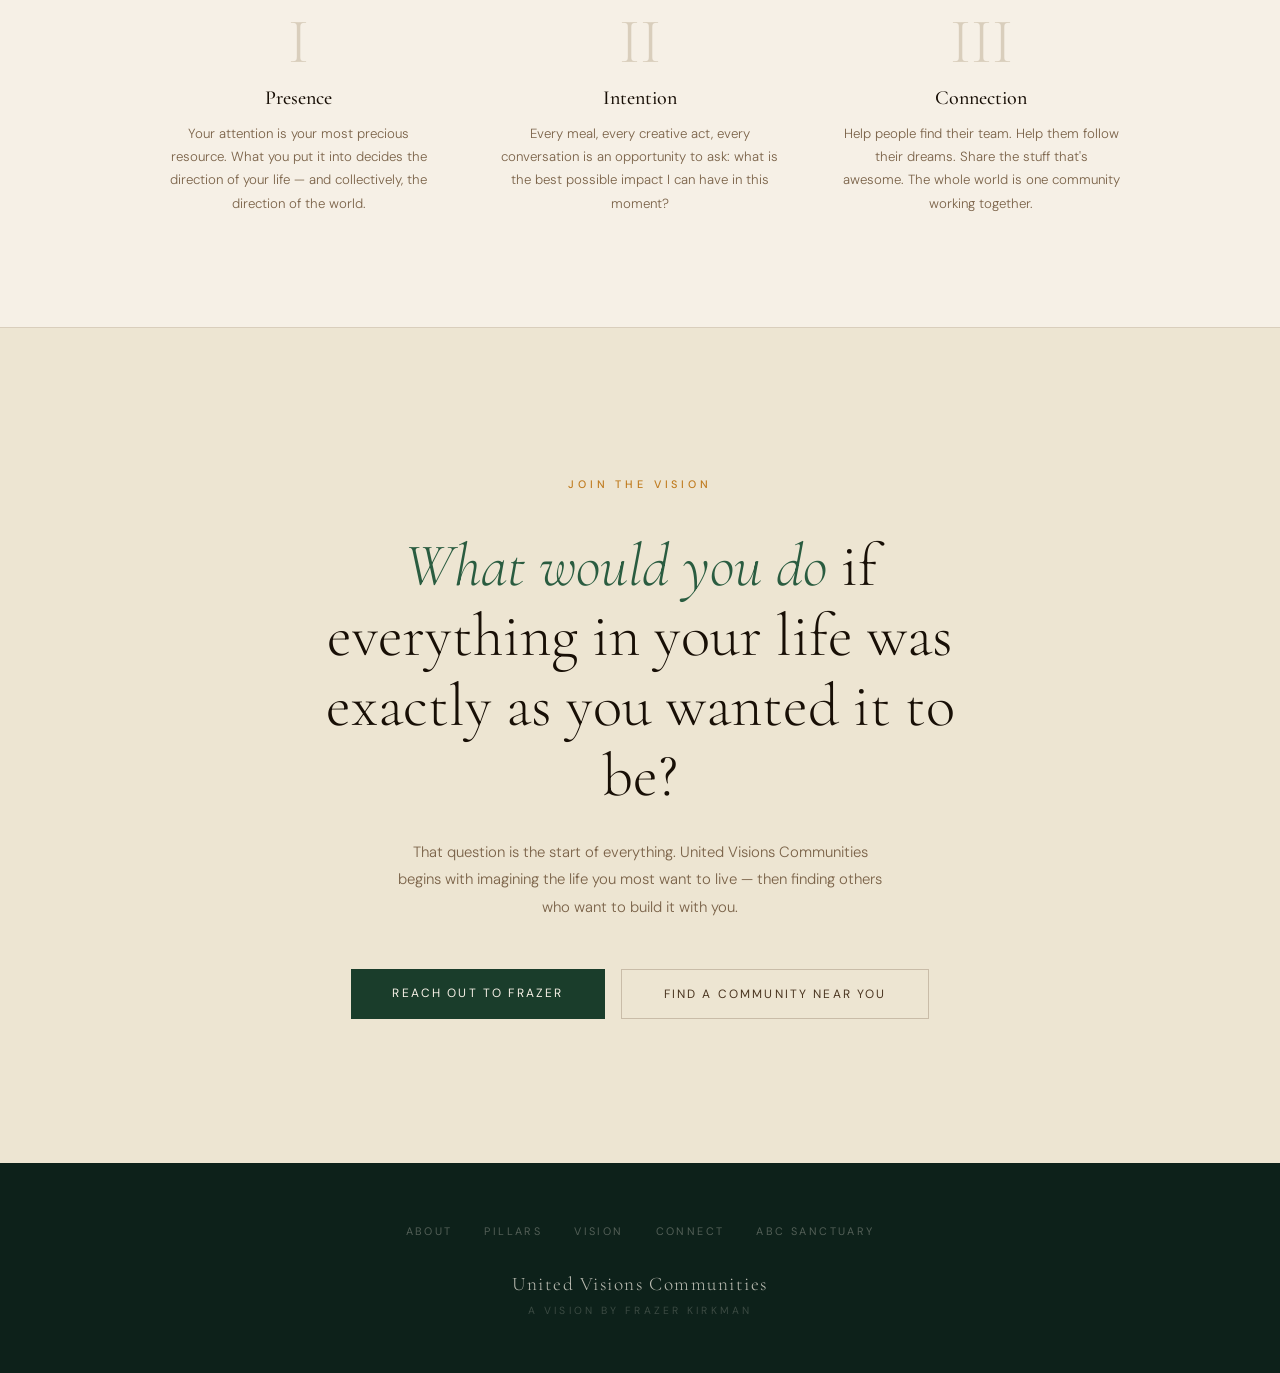
==== commit d76f1798: "added All Beautiful Creatures" ====
--- a/index.html
+++ b/index.html
@@ -1,828 +1,193 @@
 <!DOCTYPE html>
 <html lang="en">
+
 <head>
   <meta charset="UTF-8">
   <meta name="viewport" content="width=device-width, initial-scale=1.0">
   <title>United Visions Communities</title>
   <link rel="preconnect" href="https://fonts.googleapis.com">
   <link rel="preconnect" href="https://fonts.gstatic.com" crossorigin>
-  <link href="https://fonts.googleapis.com/css2?family=Cormorant+Garamond:ital,wght@0,300;0,400;0,500;0,600;1,300;1,400;1,500&family=DM+Sans:ital,opsz,wght@0,9..40,300;0,9..40,400;0,9..40,500;1,9..40,300&display=swap" rel="stylesheet">
-
+  <link
+    href="https://fonts.googleapis.com/css2?family=Cormorant+Garamond:ital,wght@0,300;0,400;0,500;0,600;1,300;1,400;1,500&family=DM+Sans:ital,opsz,wght@0,9..40,300;0,9..40,400;0,9..40,500;1,9..40,300&family=Space+Grotesk:wght@300;400;500;700&family=Playfair+Display:ital,wght@0,400;0,700;0,900;1,400;1,700&family=Archivo+Black&family=Libre+Franklin:wght@300;400;600;800&family=JetBrains+Mono:wght@300;400;700&family=Fraunces:ital,opsz,wght@0,9..144,300;0,9..144,400;0,9..144,600;1,9..144,400&display=swap"
+    rel="stylesheet">
+
+  <!-- ════════════════════════════════════════════════════════════
+       CSS ZEN GARDEN STYLE: the markup below never changes.
+       Every "view" is a separate stylesheet in /views that restyles
+       the exact same HTML. The switcher (bottom-right) swaps them.
+       ════════════════════════════════════════════════════════════ -->
+  <link id="zen-theme" rel="stylesheet" href="views/forest.css">
+
+  <!-- The switcher chrome is intentionally theme-independent so it
+       stays usable on every design. -->
   <style>
-    :root {
-      --forest-deep:   #0d211a;
-      --forest:        #14302500;
-      --forest-rich:   #1a3d2b;
-      --forest-mid:    #2a5c40;
-      --forest-light:  #3d7a58;
-      --amber:         #c07c20;
-      --amber-warm:    #d4943a;
-      --amber-glow:    #edb96a;
-      --cream:         #f6f0e6;
-      --cream-warm:    #ede5d2;
-      --parchment:     #d9cebc;
-      --parchment-mid: #c9bca8;
-      --text-ink:      #180f06;
-      --text-dark:     #2b1d0f;
-      --text-mid:      #4a3520;
-      --text-muted:    #7a6248;
-    }
-
-    *, *::before, *::after { margin: 0; padding: 0; box-sizing: border-box; }
-
-    html { scroll-behavior: smooth; font-size: 16px; }
-
-    body {
-      font-family: 'DM Sans', sans-serif;
-      background: var(--cream);
-      color: var(--text-dark);
-      overflow-x: hidden;
-    }
-
-    /* ─── NAV ─────────────────────────────────────────── */
-    nav {
+    .zen-switch {
       position: fixed;
-      top: 0; left: 0; right: 0;
-      z-index: 100;
+      right: 1.25rem;
+      bottom: 1.25rem;
+      z-index: 9999;
+      font-family: 'DM Sans', system-ui, sans-serif;
+    }
+
+    .zen-switch * {
+      box-sizing: border-box;
+    }
+
+    .zen-switch-toggle {
       display: flex;
-      justify-content: space-between;
       align-items: center;
-      padding: 1.5rem 3rem;
-      transition: background 0.4s ease, padding 0.4s ease;
-    }
-
-    nav.scrolled {
-      background: rgba(13, 33, 26, 0.94);
-      backdrop-filter: blur(12px);
-      padding: 1rem 3rem;
-    }
-
-    .nav-logo {
-      font-family: 'Cormorant Garamond', serif;
-      font-size: 1.1rem;
-      font-weight: 400;
-      letter-spacing: 0.05em;
-      color: var(--cream);
-      text-decoration: none;
-      opacity: 0.9;
-    }
-
-    .nav-links {
-      display: flex;
-      gap: 2.5rem;
-      list-style: none;
-    }
-
-    .nav-links a {
-      font-size: 0.72rem;
+      gap: 0.65rem;
+      padding: 0.7rem 1.1rem;
+      border: 1px solid rgba(255, 255, 255, 0.18);
+      border-radius: 999px;
+      background: rgba(18, 18, 22, 0.82);
+      backdrop-filter: blur(14px);
+      -webkit-backdrop-filter: blur(14px);
+      color: #fff;
+      cursor: pointer;
+      box-shadow: 0 10px 40px rgba(0, 0, 0, 0.35);
+      transition: transform 0.25s ease, background 0.25s ease;
+    }
+
+    .zen-switch-toggle:hover {
+      transform: translateY(-2px);
+      background: rgba(28, 28, 34, 0.92);
+    }
+
+    .zen-switch-label {
+      font-size: 0.58rem;
+      letter-spacing: 0.28em;
+      text-transform: uppercase;
+      color: rgba(255, 255, 255, 0.5);
+    }
+
+    .zen-switch-current {
+      font-size: 0.82rem;
+      font-weight: 500;
+      letter-spacing: 0.02em;
+    }
+
+    .zen-switch-dot {
+      width: 8px;
+      height: 8px;
+      border-radius: 50%;
+      background: linear-gradient(135deg, #edb96a, #3d7a58);
+      box-shadow: 0 0 10px rgba(237, 185, 106, 0.8);
+    }
+
+    .zen-switch-panel {
+      position: absolute;
+      right: 0;
+      bottom: calc(100% + 0.75rem);
+      width: 290px;
+      padding: 0.75rem;
+      border: 1px solid rgba(255, 255, 255, 0.14);
+      border-radius: 16px;
+      background: rgba(18, 18, 22, 0.92);
+      backdrop-filter: blur(18px);
+      -webkit-backdrop-filter: blur(18px);
+      box-shadow: 0 20px 60px rgba(0, 0, 0, 0.45);
+      opacity: 0;
+      visibility: hidden;
+      transform: translateY(10px) scale(0.98);
+      transform-origin: bottom right;
+      transition: opacity 0.22s ease, transform 0.22s ease, visibility 0.22s;
+    }
+
+    .zen-switch.open .zen-switch-panel {
+      opacity: 1;
+      visibility: visible;
+      transform: translateY(0) scale(1);
+    }
+
+    .zen-switch-head {
+      font-size: 0.58rem;
       letter-spacing: 0.22em;
       text-transform: uppercase;
-      color: rgba(246, 240, 230, 0.6);
-      text-decoration: none;
-      transition: color 0.3s;
-    }
-
-    .nav-links a:hover { color: var(--amber-glow); }
-
-    /* ─── HERO ────────────────────────────────────────── */
-    .hero {
-      position: relative;
-      height: 100vh;
-      min-height: 640px;
-      background: var(--forest-deep);
+      color: rgba(255, 255, 255, 0.45);
+      padding: 0.4rem 0.6rem 0.7rem;
+    }
+
+    .zen-switch-head span {
+      display: block;
+      margin-top: 0.25rem;
+      letter-spacing: 0.02em;
+      text-transform: none;
+      font-size: 0.62rem;
+      color: rgba(255, 255, 255, 0.3);
+    }
+
+    .zen-switch-panel ul {
+      list-style: none;
+      margin: 0;
+      padding: 0;
+      display: flex;
+      flex-direction: column;
+      gap: 0.2rem;
+    }
+
+    .zen-opt {
+      width: 100%;
+      display: flex;
+      flex-direction: column;
+      align-items: flex-start;
+      gap: 0.1rem;
+      padding: 0.65rem 0.7rem;
+      border: none;
+      border-radius: 10px;
+      background: transparent;
+      color: #fff;
+      text-align: left;
+      cursor: pointer;
+      transition: background 0.18s ease;
+    }
+
+    .zen-opt:hover {
+      background: rgba(255, 255, 255, 0.08);
+    }
+
+    .zen-opt.active {
+      background: rgba(255, 255, 255, 0.12);
+    }
+
+    .zen-opt-name {
       display: flex;
       align-items: center;
-      justify-content: center;
-      overflow: hidden;
-    }
-
-    /* Layered atmospheric background */
-    .hero-canvas {
-      position: absolute;
-      inset: 0;
-      overflow: hidden;
-    }
-
-    .orb {
-      position: absolute;
+      gap: 0.5rem;
+      font-size: 0.9rem;
+      font-weight: 500;
+    }
+
+    .zen-opt-name::before {
+      content: '';
+      width: 7px;
+      height: 7px;
       border-radius: 50%;
-      filter: blur(80px);
-      will-change: transform;
-    }
-
-    .orb-1 {
-      width: 70vw; height: 70vw;
-      max-width: 700px; max-height: 700px;
-      background: radial-gradient(circle at 40% 40%, rgba(42,92,64,0.55), transparent 65%);
-      top: -15%; left: -15%;
-      animation: floatA 28s ease-in-out infinite;
-    }
-
-    .orb-2 {
-      width: 50vw; height: 50vw;
-      max-width: 500px; max-height: 500px;
-      background: radial-gradient(circle, rgba(192,124,32,0.25), transparent 65%);
-      bottom: -10%; right: -5%;
-      animation: floatB 22s ease-in-out infinite;
-    }
-
-    .orb-3 {
-      width: 40vw; height: 40vw;
-      max-width: 400px; max-height: 400px;
-      background: radial-gradient(circle, rgba(26,61,43,0.4), transparent 65%);
-      top: 30%; left: 55%;
-      animation: floatC 34s ease-in-out infinite;
-    }
-
-    @keyframes floatA {
-      0%, 100% { transform: translate(0,0) scale(1); }
-      40%       { transform: translate(40px,-30px) scale(1.06); }
-      70%       { transform: translate(-20px, 25px) scale(0.96); }
-    }
-    @keyframes floatB {
-      0%, 100% { transform: translate(0,0) scale(1); }
-      35%       { transform: translate(-30px, 20px) scale(1.04); }
-      65%       { transform: translate(25px,-15px) scale(0.97); }
-    }
-    @keyframes floatC {
-      0%, 100% { transform: translate(0,0) scale(1); }
-      50%       { transform: translate(-40px, 30px) scale(1.08); }
-    }
-
-    /* Fine grain overlay */
-    .hero-grain {
-      position: absolute;
-      inset: 0;
-      background-image:
-        url("data:image/svg+xml,%3Csvg xmlns='http://www.w3.org/2000/svg' width='300' height='300'%3E%3Cfilter id='n'%3E%3CfeTurbulence type='fractalNoise' baseFrequency='0.75' numOctaves='4' stitchTiles='stitch'/%3E%3C/filter%3E%3Crect width='300' height='300' filter='url(%23n)' opacity='0.06'/%3E%3C/svg%3E");
-      pointer-events: none;
-      opacity: 0.5;
-    }
-
-    /* Thin horizontal rule */
-    .hero-rule {
-      position: absolute;
-      top: 50%;
-      left: 8%; right: 8%;
-      height: 1px;
-      background: linear-gradient(to right, transparent, rgba(237,185,106,0.12), transparent);
-      pointer-events: none;
-    }
-
-    .hero-content {
-      position: relative;
-      z-index: 10;
-      text-align: center;
-      padding: 2rem;
-      max-width: 860px;
-    }
-
-    .hero-eyebrow {
-      display: inline-flex;
-      align-items: center;
-      gap: 0.75rem;
-      font-size: 0.7rem;
-      font-weight: 400;
-      letter-spacing: 0.38em;
-      text-transform: uppercase;
-      color: var(--amber-warm);
-      margin-bottom: 2rem;
-      opacity: 0;
-      animation: riseIn 1s ease-out 0.2s forwards;
-    }
-
-    .hero-eyebrow::before,
-    .hero-eyebrow::after {
-      content: '';
-      display: block;
-      width: 28px;
-      height: 1px;
-      background: var(--amber-warm);
-      opacity: 0.5;
-    }
-
-    .hero-title {
-      font-family: 'Cormorant Garamond', serif;
-      font-size: clamp(3.5rem, 9vw, 7.5rem);
-      font-weight: 300;
-      line-height: 0.95;
-      color: var(--cream);
-      letter-spacing: -0.01em;
-      margin-bottom: 2rem;
-      opacity: 0;
-      animation: riseIn 1.2s ease-out 0.45s forwards;
-    }
-
-    .hero-title .line-italic {
-      display: block;
-      font-style: italic;
-      color: var(--amber-glow);
-      font-weight: 300;
-    }
-
-    .hero-tagline {
-      font-size: clamp(0.95rem, 2vw, 1.1rem);
-      font-weight: 300;
-      line-height: 1.8;
-      color: rgba(246, 240, 230, 0.62);
-      max-width: 560px;
-      margin: 0 auto 3rem;
-      opacity: 0;
-      animation: riseIn 1s ease-out 0.7s forwards;
-    }
-
-    .hero-cta-wrap {
-      display: flex;
-      gap: 1rem;
-      justify-content: center;
-      flex-wrap: wrap;
-      opacity: 0;
-      animation: riseIn 1s ease-out 0.9s forwards;
-    }
-
-    .btn-ghost {
-      display: inline-block;
-      padding: 0.9rem 2.4rem;
-      border: 1px solid rgba(237,185,106,0.45);
-      color: var(--amber-glow);
-      font-family: 'DM Sans', sans-serif;
-      font-size: 0.75rem;
-      letter-spacing: 0.2em;
-      text-transform: uppercase;
-      text-decoration: none;
-      transition: all 0.3s ease;
-    }
-
-    .btn-ghost:hover {
-      background: rgba(237,185,106,0.12);
-      border-color: var(--amber-glow);
-    }
-
-    .btn-solid {
-      display: inline-block;
-      padding: 0.9rem 2.4rem;
-      background: var(--forest-mid);
-      color: var(--cream);
-      font-family: 'DM Sans', sans-serif;
-      font-size: 0.75rem;
-      letter-spacing: 0.2em;
-      text-transform: uppercase;
-      text-decoration: none;
-      transition: all 0.3s ease;
-    }
-
-    .btn-solid:hover { background: var(--forest-light); }
-
-    .hero-scroll {
-      position: absolute;
-      bottom: 2.5rem;
-      left: 50%;
-      transform: translateX(-50%);
-      display: flex;
-      flex-direction: column;
-      align-items: center;
-      gap: 0.6rem;
-      z-index: 10;
-      opacity: 0;
-      animation: riseIn 1s ease-out 1.3s forwards;
-    }
-
-    .hero-scroll span {
-      font-size: 0.6rem;
-      letter-spacing: 0.3em;
-      text-transform: uppercase;
-      color: rgba(246,240,230,0.3);
-    }
-
-    .scroll-stem {
-      width: 1px;
-      height: 44px;
-      background: linear-gradient(to bottom, rgba(237,185,106,0.5), transparent);
-      animation: stemPulse 2.2s ease-in-out infinite;
-    }
-
-    @keyframes stemPulse {
-      0%, 100% { opacity: 0.5; transform: scaleY(1); }
-      50%       { opacity: 1;   transform: scaleY(0.7); }
-    }
-
-    @keyframes riseIn {
-      from { opacity: 0; transform: translateY(22px); }
-      to   { opacity: 1; transform: translateY(0); }
-    }
-
-    /* ─── INTRO ───────────────────────────────────────── */
-    .intro {
-      background: var(--cream);
-      padding: 8rem 2rem 6rem;
-    }
-
-    .intro-inner {
-      max-width: 780px;
-      margin: 0 auto;
-      text-align: center;
-    }
-
-    .eyebrow {
-      display: inline-block;
+      background: var(--swatch, #888);
+      flex-shrink: 0;
+    }
+
+    .zen-opt.active .zen-opt-name::after {
+      content: '✓';
+      margin-left: auto;
+      font-size: 0.8rem;
+      color: rgba(255, 255, 255, 0.7);
+    }
+
+    .zen-opt-desc {
       font-size: 0.68rem;
-      letter-spacing: 0.35em;
-      text-transform: uppercase;
-      color: var(--amber);
-      font-weight: 500;
-      margin-bottom: 1.5rem;
-    }
-
-    .intro-body {
-      font-family: 'Cormorant Garamond', serif;
-      font-size: clamp(1.45rem, 3vw, 2rem);
-      font-weight: 300;
-      line-height: 1.6;
-      color: var(--text-mid);
-    }
-
-    .intro-body strong {
-      font-weight: 500;
-      color: var(--text-ink);
-    }
-
-    .intro-divider {
-      width: 1px;
-      height: 60px;
-      background: linear-gradient(to bottom, var(--parchment-mid), transparent);
-      margin: 3.5rem auto 0;
-    }
-
-    /* ─── PILLARS ─────────────────────────────────────── */
-    .pillars {
-      background: var(--cream-warm);
-      padding: 6rem 2rem 8rem;
-      position: relative;
-    }
-
-    .pillars::before {
-      content: '';
-      position: absolute;
-      top: 0; left: 0; right: 0;
-      height: 1px;
-      background: linear-gradient(to right, transparent, var(--parchment-mid), transparent);
-    }
-
-    .section-head {
-      text-align: center;
-      margin-bottom: 4rem;
-    }
-
-    .section-title {
-      font-family: 'Cormorant Garamond', serif;
-      font-size: clamp(1.8rem, 4vw, 2.8rem);
-      font-weight: 400;
-      color: var(--text-ink);
-      line-height: 1.2;
-      margin-top: 0.75rem;
-    }
-
-    .grid {
-      display: grid;
-      grid-template-columns: repeat(auto-fit, minmax(310px, 1fr));
-      gap: 1.25rem;
-      max-width: 1080px;
-      margin: 0 auto;
-    }
-
-    /* Card */
-    .card {
-      background: var(--cream);
-      border: 1px solid var(--parchment);
-      cursor: pointer;
-      transition: border-color 0.35s ease, box-shadow 0.35s ease;
-      position: relative;
-      overflow: hidden;
-    }
-
-    .card-accent {
-      position: absolute;
-      top: 0; left: 0; right: 0;
-      height: 2px;
-      background: linear-gradient(90deg, var(--forest-light), var(--amber-warm));
-      transform: scaleX(0);
-      transform-origin: left;
-      transition: transform 0.45s cubic-bezier(0.4, 0, 0.2, 1);
-    }
-
-    .card:hover .card-accent,
-    .card.open .card-accent { transform: scaleX(1); }
-
-    .card:hover {
-      border-color: rgba(61,122,88,0.4);
-      box-shadow: 0 6px 32px rgba(26,53,39,0.07);
-    }
-
-    .card.open {
-      border-color: rgba(42,92,64,0.5);
-      box-shadow: 0 8px 40px rgba(26,53,39,0.1);
-    }
-
-    .card-head {
-      padding: 1.75rem;
-      display: flex;
-      align-items: flex-start;
-      gap: 1.1rem;
-      user-select: none;
-    }
-
-    .card-icon {
-      width: 44px;
-      height: 44px;
-      flex-shrink: 0;
-      display: flex;
-      align-items: center;
-      justify-content: center;
-      border-radius: 50%;
-      background: var(--cream-warm);
-      border: 1px solid var(--parchment);
-      transition: background 0.3s, border-color 0.3s;
-    }
-
-    .card:hover .card-icon,
-    .card.open .card-icon {
-      background: rgba(26,61,43,0.06);
-      border-color: rgba(61,122,88,0.3);
-    }
-
-    .card-icon svg {
-      width: 20px; height: 20px;
-      stroke: var(--text-muted);
-      fill: none;
-      stroke-width: 1.5;
-      stroke-linecap: round;
-      stroke-linejoin: round;
-      transition: stroke 0.3s;
-    }
-
-    .card:hover .card-icon svg,
-    .card.open .card-icon svg { stroke: var(--forest-mid); }
-
-    .card-meta { flex: 1; min-width: 0; }
-
-    .card-num {
-      font-size: 0.6rem;
-      letter-spacing: 0.3em;
-      text-transform: uppercase;
-      color: var(--amber);
-      font-weight: 500;
-      margin-bottom: 0.3rem;
-    }
-
-    .card-title {
-      font-family: 'Cormorant Garamond', serif;
-      font-size: 1.3rem;
-      font-weight: 500;
-      color: var(--text-ink);
-      line-height: 1.2;
-      margin-bottom: 0.5rem;
-    }
-
-    .card-teaser {
-      font-size: 0.82rem;
-      font-weight: 300;
-      color: var(--text-muted);
-      line-height: 1.6;
-    }
-
-    .card-toggle {
-      width: 26px; height: 26px;
-      flex-shrink: 0;
-      border-radius: 50%;
-      border: 1px solid var(--parchment);
-      display: flex;
-      align-items: center;
-      justify-content: center;
-      color: var(--text-muted);
-      transition: all 0.35s cubic-bezier(0.4,0,0.2,1);
-      margin-top: 2px;
-    }
-
-    .card:hover .card-toggle { border-color: var(--forest-light); color: var(--forest-mid); }
-
-    .card.open .card-toggle {
-      background: var(--forest-rich);
-      border-color: var(--forest-rich);
-      color: var(--cream);
-      transform: rotate(45deg);
-    }
-
-    .card-toggle svg {
-      width: 10px; height: 10px;
-      stroke: currentColor;
-      fill: none;
-      stroke-width: 2.2;
-      stroke-linecap: round;
-    }
-
-    /* Expand body */
-    .card-body {
-      max-height: 0;
-      overflow: hidden;
-      transition: max-height 0.55s cubic-bezier(0.4,0,0.2,1);
-    }
-
-    .card.open .card-body { max-height: 700px; }
-
-    .card-body-inner {
-      padding: 1.5rem 1.75rem 1.75rem;
-      border-top: 1px solid var(--parchment);
-    }
-
-    .card-pullquote {
-      font-family: 'Cormorant Garamond', serif;
-      font-size: 1.05rem;
-      font-style: italic;
-      font-weight: 400;
-      color: var(--forest-mid);
-      line-height: 1.55;
-      margin-bottom: 1.1rem;
-      padding-left: 1rem;
-      border-left: 2px solid var(--amber-warm);
-    }
-
-    .card-body-inner p {
-      font-size: 0.88rem;
-      font-weight: 300;
-      line-height: 1.85;
-      color: var(--text-mid);
-      margin-bottom: 0.8rem;
-    }
-
-    .card-body-inner p:last-child { margin-bottom: 0; }
-
-    /* ─── VISION QUOTE ────────────────────────────────── */
-    .vision {
-      background: var(--forest-rich);
-      padding: 9rem 2rem;
-      position: relative;
-      overflow: hidden;
-    }
-
-    .vision-bg-mark {
-      position: absolute;
-      top: -0.25em;
-      left: -0.05em;
-      font-family: 'Cormorant Garamond', serif;
-      font-size: 32rem;
-      line-height: 1;
-      color: rgba(255,255,255,0.025);
-      pointer-events: none;
-      user-select: none;
-    }
-
-    .vision-orb {
-      position: absolute;
-      border-radius: 50%;
-      filter: blur(90px);
-      pointer-events: none;
-    }
-
-    .vision-orb-1 {
-      width: 500px; height: 500px;
-      background: radial-gradient(circle, rgba(42,92,64,0.4), transparent);
-      top: -100px; right: -100px;
-    }
-
-    .vision-orb-2 {
-      width: 300px; height: 300px;
-      background: radial-gradient(circle, rgba(192,124,32,0.2), transparent);
-      bottom: -50px; left: 10%;
-    }
-
-    .vision-inner {
-      position: relative;
-      z-index: 2;
-      max-width: 760px;
-      margin: 0 auto;
-      text-align: center;
-    }
-
-    .vision .eyebrow { color: var(--amber-warm); }
-
-    .vision-quote {
-      font-family: 'Cormorant Garamond', serif;
-      font-size: clamp(1.5rem, 3.5vw, 2.15rem);
-      font-weight: 300;
-      font-style: italic;
-      line-height: 1.65;
-      color: rgba(246,240,230,0.88);
-      margin: 1.5rem 0 2rem;
-    }
-
-    .vision-quote strong {
-      font-style: normal;
-      font-weight: 500;
-      color: var(--amber-glow);
-    }
-
-    .vision-bar {
-      width: 48px; height: 1px;
-      background: rgba(237,185,106,0.5);
-      margin: 0 auto 1.5rem;
-    }
-
-    .vision-attr {
-      font-size: 0.72rem;
-      letter-spacing: 0.25em;
-      text-transform: uppercase;
-      color: rgba(246,240,230,0.35);
-    }
-
-    /* ─── VALUES STRIP ────────────────────────────────── */
-    .values {
-      background: var(--cream);
-      padding: 7rem 2rem;
-      border-bottom: 1px solid var(--parchment);
-    }
-
-    .values-inner {
-      display: grid;
-      grid-template-columns: repeat(3, 1fr);
-      gap: 4rem;
-      max-width: 960px;
-      margin: 0 auto;
-    }
-
-    .value-item { text-align: center; }
-
-    .value-glyph {
-      font-family: 'Cormorant Garamond', serif;
-      font-size: 4rem;
-      font-weight: 300;
-      color: var(--parchment);
-      line-height: 1;
-      margin-bottom: 0.75rem;
-      display: block;
-    }
-
-    .value-name {
-      font-family: 'Cormorant Garamond', serif;
-      font-size: 1.25rem;
-      font-weight: 500;
-      color: var(--text-ink);
-      margin-bottom: 0.75rem;
-    }
-
-    .value-desc {
-      font-size: 0.83rem;
-      font-weight: 300;
-      color: var(--text-muted);
-      line-height: 1.75;
-    }
-
-    /* ─── CTA ─────────────────────────────────────────── */
-    .cta {
-      background: var(--cream-warm);
-      padding: 9rem 2rem;
-      text-align: center;
-    }
-
-    .cta-title {
-      font-family: 'Cormorant Garamond', serif;
-      font-size: clamp(2.2rem, 5vw, 3.8rem);
-      font-weight: 300;
-      color: var(--text-ink);
-      line-height: 1.15;
-      max-width: 640px;
-      margin: 1rem auto 1.75rem;
-    }
-
-    .cta-title em {
-      font-style: italic;
-      color: var(--forest-mid);
-    }
-
-    .cta-body {
-      font-size: 0.93rem;
-      font-weight: 300;
-      color: var(--text-muted);
-      line-height: 1.85;
-      max-width: 500px;
-      margin: 0 auto 3rem;
-    }
-
-    .cta-btns {
-      display: flex;
-      gap: 1rem;
-      justify-content: center;
-      flex-wrap: wrap;
-    }
-
-    .btn-forest {
-      display: inline-block;
-      padding: 1rem 2.6rem;
-      background: var(--forest-rich);
-      color: var(--cream);
-      font-size: 0.75rem;
-      letter-spacing: 0.18em;
-      text-transform: uppercase;
-      text-decoration: none;
-      transition: background 0.3s;
-    }
-
-    .btn-forest:hover { background: var(--forest-mid); }
-
-    .btn-outline {
-      display: inline-block;
-      padding: 1rem 2.6rem;
-      border: 1px solid var(--parchment-mid);
-      color: var(--text-mid);
-      font-size: 0.75rem;
-      letter-spacing: 0.18em;
-      text-transform: uppercase;
-      text-decoration: none;
-      transition: all 0.3s;
-    }
-
-    .btn-outline:hover {
-      border-color: var(--forest-mid);
-      color: var(--forest-mid);
-    }
-
-    /* ─── FOOTER ──────────────────────────────────────── */
-    footer {
-      background: var(--forest-deep);
-      padding: 3.5rem 2rem;
-      text-align: center;
-    }
-
-    .footer-logo {
-      font-family: 'Cormorant Garamond', serif;
-      font-size: 1.2rem;
-      font-weight: 300;
-      letter-spacing: 0.08em;
-      color: rgba(246,240,230,0.75);
-      margin-bottom: 0.5rem;
-    }
-
-    .footer-sub {
-      font-size: 0.65rem;
-      letter-spacing: 0.3em;
-      text-transform: uppercase;
-      color: rgba(246,240,230,0.2);
-    }
-
-    .footer-links {
-      display: flex;
-      gap: 2rem;
-      justify-content: center;
-      margin-bottom: 2rem;
-      list-style: none;
-    }
-
-    .footer-links a {
-      font-size: 0.68rem;
-      letter-spacing: 0.22em;
-      text-transform: uppercase;
-      color: rgba(246,240,230,0.3);
-      text-decoration: none;
-      transition: color 0.3s;
-    }
-
-    .footer-links a:hover { color: var(--amber-warm); }
-
-    /* ─── SCROLL ANIMATIONS ───────────────────────────── */
-    .reveal {
-      opacity: 0;
-      transform: translateY(28px);
-      transition: opacity 0.75s ease, transform 0.75s ease;
-    }
-
-    .reveal.in { opacity: 1; transform: translateY(0); }
-
-    .reveal-d1 { transition-delay: 0.08s; }
-    .reveal-d2 { transition-delay: 0.16s; }
-    .reveal-d3 { transition-delay: 0.24s; }
-    .reveal-d4 { transition-delay: 0.32s; }
-    .reveal-d5 { transition-delay: 0.40s; }
-    .reveal-d6 { transition-delay: 0.48s; }
-
-    /* ─── RESPONSIVE ──────────────────────────────────── */
+      color: rgba(255, 255, 255, 0.42);
+      padding-left: 1.2rem;
+    }
+
     @media (max-width: 760px) {
-      nav { padding: 1.25rem 1.5rem; }
-      nav.scrolled { padding: 0.875rem 1.5rem; }
-      .nav-links { display: none; }
-
-      .grid { grid-template-columns: 1fr; }
-
-      .values-inner {
-        grid-template-columns: 1fr;
-        gap: 2.5rem;
+      .zen-switch-panel {
+        width: min(290px, calc(100vw - 2.5rem));
       }
-
-      .intro { padding: 5rem 1.5rem 4rem; }
-      .pillars { padding: 5rem 1.5rem 6rem; }
-      .vision { padding: 6rem 1.5rem; }
-      .cta { padding: 6rem 1.5rem; }
     }
   </style>
 </head>
+
 <body>
 
   <!-- NAV -->
@@ -852,7 +217,8 @@
         <span class="line-italic">Visions</span>
       </h1>
       <p class="hero-tagline">
-        A community where every person, every meal, every act of creation is oriented toward the deepest flourishing of each other — and the world.
+        A community where every person, every meal, every act of creation is oriented toward the deepest flourishing of
+        each other — and the world.
       </p>
       <div class="hero-cta-wrap">
         <a href="#pillars" class="btn-ghost">Explore the Vision</a>
@@ -871,7 +237,9 @@
     <div class="intro-inner reveal">
       <span class="eyebrow">The Dream</span>
       <p class="intro-body">
-        Imagine <strong>hundreds of people living and building together</strong> — connected by archways and gardens, sharing meals, sharing creativity, sharing a commitment to transform their minds, their relationships, and the world.
+        Imagine <strong>hundreds of people living and building together</strong> — connected by archways and gardens,
+        sharing meals, sharing creativity, sharing a commitment to transform their minds, their relationships, and the
+        world.
         This is not a retreat. <strong>This is how we want to live.</strong>
       </p>
       <div class="intro-divider"></div>
@@ -894,26 +262,35 @@
           <div class="card-icon">
             <!-- Bell -->
             <svg viewBox="0 0 24 24">
-              <path d="M18 8A6 6 0 0 0 6 8c0 7-3 9-3 9h18s-3-2-3-9"/>
-              <path d="M13.73 21a2 2 0 0 1-3.46 0"/>
-              <line x1="12" y1="2" x2="12" y2="5"/>
+              <path d="M18 8A6 6 0 0 0 6 8c0 7-3 9-3 9h18s-3-2-3-9" />
+              <path d="M13.73 21a2 2 0 0 1-3.46 0" />
+              <line x1="12" y1="2" x2="12" y2="5" />
             </svg>
           </div>
           <div class="card-meta">
             <div class="card-num">01</div>
             <h3 class="card-title">Mindful Living</h3>
-            <p class="card-teaser">Morning meditations, community bells, and collective mental rehearsal to start every day with intention.</p>
+            <p class="card-teaser">Morning meditations, community bells, and collective mental rehearsal to start every
+              day with intention.</p>
           </div>
           <div class="card-toggle">
-            <svg viewBox="0 0 10 10"><line x1="5" y1="1" x2="5" y2="9"/><line x1="1" y1="5" x2="9" y2="5"/></svg>
+            <svg viewBox="0 0 10 10">
+              <line x1="5" y1="1" x2="5" y2="9" />
+              <line x1="1" y1="5" x2="9" y2="5" />
+            </svg>
           </div>
         </div>
         <div class="card-body">
           <div class="card-body-inner">
             <p class="card-pullquote">"The whole community comes in excited to level up their mind."</p>
-            <p>Each day begins with a shared meditation — not a quiet, solitary act, but a collective experience with epic bells, dramatic lighting, and the energy of hundreds of people orienting themselves toward their highest potential.</p>
-            <p>Compassion meditation is a daily practice. You move through the community and feel genuinely loved, cared for, and supported — not by chance, but because everyone has cultivated that quality of presence together.</p>
-            <p>Mental rehearsal and positive visualization are woven into everyday rhythms. We rehearse who we want to be, not just what we want to accomplish.</p>
+            <p>Each day begins with a shared meditation — not a quiet, solitary act, but a collective experience with
+              epic bells, dramatic lighting, and the energy of hundreds of people orienting themselves toward their
+              highest potential.</p>
+            <p>Compassion meditation is a daily practice. You move through the community and feel genuinely loved, cared
+              for, and supported — not by chance, but because everyone has cultivated that quality of presence together.
+            </p>
+            <p>Mental rehearsal and positive visualization are woven into everyday rhythms. We rehearse who we want to
+              be, not just what we want to accomplish.</p>
           </div>
         </div>
       </div>
@@ -925,27 +302,37 @@
           <div class="card-icon">
             <!-- Users -->
             <svg viewBox="0 0 24 24">
-              <path d="M17 21v-2a4 4 0 0 0-4-4H5a4 4 0 0 0-4 4v2"/>
-              <circle cx="9" cy="7" r="4"/>
-              <path d="M23 21v-2a4 4 0 0 0-3-3.87"/>
-              <path d="M16 3.13a4 4 0 0 1 0 7.75"/>
+              <path d="M17 21v-2a4 4 0 0 0-4-4H5a4 4 0 0 0-4 4v2" />
+              <circle cx="9" cy="7" r="4" />
+              <path d="M23 21v-2a4 4 0 0 0-3-3.87" />
+              <path d="M16 3.13a4 4 0 0 1 0 7.75" />
             </svg>
           </div>
           <div class="card-meta">
             <div class="card-num">02</div>
             <h3 class="card-title">Communal Connection</h3>
-            <p class="card-teaser">Shared meals, cooperative living, and loving relationships — the simple infrastructure of belonging.</p>
+            <p class="card-teaser">Shared meals, cooperative living, and loving relationships — the simple
+              infrastructure of belonging.</p>
           </div>
           <div class="card-toggle">
-            <svg viewBox="0 0 10 10"><line x1="5" y1="1" x2="5" y2="9"/><line x1="1" y1="5" x2="9" y2="5"/></svg>
+            <svg viewBox="0 0 10 10">
+              <line x1="5" y1="1" x2="5" y2="9" />
+              <line x1="1" y1="5" x2="9" y2="5" />
+            </svg>
           </div>
         </div>
         <div class="card-body">
           <div class="card-body-inner">
-            <p class="card-pullquote">"You're on the roster once every couple of weeks — you make something great, share it with everybody, and every other meal is shared with you."</p>
-            <p>Communal living radically simplifies the logistics of daily life. Freed from cooking three meals a day alone, you have energy and attention for what matters most. The shared kitchen becomes a place of creativity and generosity.</p>
-            <p>Beautiful architecture with archways and hanging gardens connects building to building. The physical environment is intentionally designed so chance encounters are beautiful, and solitude is always available when needed.</p>
-            <p>Gyms, sports grounds, a movie theater — the amenities of a rich life, shared rather than individually owned. Community is not a compromise. It's an upgrade.</p>
+            <p class="card-pullquote">"You're on the roster once every couple of weeks — you make something great, share
+              it with everybody, and every other meal is shared with you."</p>
+            <p>Communal living radically simplifies the logistics of daily life. Freed from cooking three meals a day
+              alone, you have energy and attention for what matters most. The shared kitchen becomes a place of
+              creativity and generosity.</p>
+            <p>Beautiful architecture with archways and hanging gardens connects building to building. The physical
+              environment is intentionally designed so chance encounters are beautiful, and solitude is always available
+              when needed.</p>
+            <p>Gyms, sports grounds, a movie theater — the amenities of a rich life, shared rather than individually
+              owned. Community is not a compromise. It's an upgrade.</p>
           </div>
         </div>
       </div>
@@ -957,24 +344,35 @@
           <div class="card-icon">
             <!-- Sparkle / Star -->
             <svg viewBox="0 0 24 24">
-              <polygon points="12 2 15.09 8.26 22 9.27 17 14.14 18.18 21.02 12 17.77 5.82 21.02 7 14.14 2 9.27 8.91 8.26 12 2"/>
+              <polygon
+                points="12 2 15.09 8.26 22 9.27 17 14.14 18.18 21.02 12 17.77 5.82 21.02 7 14.14 2 9.27 8.91 8.26 12 2" />
             </svg>
           </div>
           <div class="card-meta">
             <div class="card-num">03</div>
             <h3 class="card-title">Creative Culture</h3>
-            <p class="card-teaser">Fashion lines, VR worlds, films, books, podcasts — and the legendary "Masaya Jams" where creativity meets enlightenment.</p>
+            <p class="card-teaser">Fashion lines, VR worlds, films, books, podcasts — and the legendary "Masaya Jams"
+              where creativity meets enlightenment.</p>
           </div>
           <div class="card-toggle">
-            <svg viewBox="0 0 10 10"><line x1="5" y1="1" x2="5" y2="9"/><line x1="1" y1="5" x2="9" y2="5"/></svg>
+            <svg viewBox="0 0 10 10">
+              <line x1="5" y1="1" x2="5" y2="9" />
+              <line x1="1" y1="5" x2="9" y2="5" />
+            </svg>
           </div>
         </div>
         <div class="card-body">
           <div class="card-body-inner">
-            <p class="card-pullquote">"Imagine you spending some time just role-playing being as expressive and as enlightening as you can."</p>
-            <p>Masaya Jams are live community sessions where cameras roll and everyone is encouraged to inhabit the kindest, most awesome, wildest version of themselves — like theater games, but the goal is enlightenment. The output is something worth sharing with the world.</p>
-            <p>The community actively creates: fashion lines where the imagery makes people feel love for all beings; VR worlds built collaboratively in an afternoon; films, TV shows, books, and podcasts carrying a clear intention toward human flourishing.</p>
-            <p>Music, art, and the words in our spaces are chosen intentionally. Lyrics that lift. Visuals that inspire. The culture we make together can be exported everywhere.</p>
+            <p class="card-pullquote">"Imagine you spending some time just role-playing being as expressive and as
+              enlightening as you can."</p>
+            <p>Masaya Jams are live community sessions where cameras roll and everyone is encouraged to inhabit the
+              kindest, most awesome, wildest version of themselves — like theater games, but the goal is enlightenment.
+              The output is something worth sharing with the world.</p>
+            <p>The community actively creates: fashion lines where the imagery makes people feel love for all beings; VR
+              worlds built collaboratively in an afternoon; films, TV shows, books, and podcasts carrying a clear
+              intention toward human flourishing.</p>
+            <p>Music, art, and the words in our spaces are chosen intentionally. Lyrics that lift. Visuals that inspire.
+              The culture we make together can be exported everywhere.</p>
           </div>
         </div>
       </div>
@@ -986,25 +384,34 @@
           <div class="card-icon">
             <!-- Shield check -->
             <svg viewBox="0 0 24 24">
-              <path d="M12 22s8-4 8-10V5l-8-3-8 3v7c0 6 8 10 8 10z"/>
-              <polyline points="9 12 11 14 15 10"/>
+              <path d="M12 22s8-4 8-10V5l-8-3-8 3v7c0 6 8 10 8 10z" />
+              <polyline points="9 12 11 14 15 10" />
             </svg>
           </div>
           <div class="card-meta">
             <div class="card-num">04</div>
             <h3 class="card-title">Ethics & Impact</h3>
-            <p class="card-teaser">Ethical consumption, environmental care, and a shared commitment to not causing harm — in every purchase, every choice.</p>
+            <p class="card-teaser">Ethical consumption, environmental care, and a shared commitment to not causing harm
+              — in every purchase, every choice.</p>
           </div>
           <div class="card-toggle">
-            <svg viewBox="0 0 10 10"><line x1="5" y1="1" x2="5" y2="9"/><line x1="1" y1="5" x2="9" y2="5"/></svg>
+            <svg viewBox="0 0 10 10">
+              <line x1="5" y1="1" x2="5" y2="9" />
+              <line x1="1" y1="5" x2="9" y2="5" />
+            </svg>
           </div>
         </div>
         <div class="card-body">
           <div class="card-body-inner">
-            <p class="card-pullquote">"We don't buy stuff from places where anyone was hurt — and we're kind to the environment."</p>
-            <p>Ethics isn't a policy here — it's a shared value running through every decision. Where we source food. What we build with. How we engage the wider world. The community has agreed that its positive intention extends not just to each other, but to all living beings.</p>
-            <p>Every member is excited not just to help one another, but to have a positive impact beyond these walls. We want everything we make, buy, eat, and create to be a net positive in the world.</p>
-            <p>This is not austerity. Ethical living is joyful, beautiful, and abundant. It simply requires intention — and a community committed to holding each other to it, with kindness.</p>
+            <p class="card-pullquote">"We don't buy stuff from places where anyone was hurt — and we're kind to the
+              environment."</p>
+            <p>Ethics isn't a policy here — it's a shared value running through every decision. Where we source food.
+              What we build with. How we engage the wider world. The community has agreed that its positive intention
+              extends not just to each other, but to all living beings.</p>
+            <p>Every member is excited not just to help one another, but to have a positive impact beyond these walls.
+              We want everything we make, buy, eat, and create to be a net positive in the world.</p>
+            <p>This is not austerity. Ethical living is joyful, beautiful, and abundant. It simply requires intention —
+              and a community committed to holding each other to it, with kindness.</p>
           </div>
         </div>
       </div>
@@ -1016,25 +423,35 @@
           <div class="card-icon">
             <!-- Book open -->
             <svg viewBox="0 0 24 24">
-              <path d="M2 3h6a4 4 0 0 1 4 4v14a3 3 0 0 0-3-3H2z"/>
-              <path d="M22 3h-6a4 4 0 0 0-4 4v14a3 3 0 0 1 3-3h7z"/>
+              <path d="M2 3h6a4 4 0 0 1 4 4v14a3 3 0 0 0-3-3H2z" />
+              <path d="M22 3h-6a4 4 0 0 0-4 4v14a3 3 0 0 1 3-3h7z" />
             </svg>
           </div>
           <div class="card-meta">
             <div class="card-num">05</div>
             <h3 class="card-title">Education & Growth</h3>
-            <p class="card-teaser">Schools where children learn mindfulness and confidence — not just academic preparation.</p>
+            <p class="card-teaser">Schools where children learn mindfulness and confidence — not just academic
+              preparation.</p>
           </div>
           <div class="card-toggle">
-            <svg viewBox="0 0 10 10"><line x1="5" y1="1" x2="5" y2="9"/><line x1="1" y1="5" x2="9" y2="5"/></svg>
+            <svg viewBox="0 0 10 10">
+              <line x1="5" y1="1" x2="5" y2="9" />
+              <line x1="1" y1="5" x2="9" y2="5" />
+            </svg>
           </div>
         </div>
         <div class="card-body">
           <div class="card-body-inner">
-            <p class="card-pullquote">"A culture where people are actively helping everyone's mind be awesome is a very different culture."</p>
-            <p>Our schools teach mindfulness, kindness, emotional confidence, and how to handle different scenarios with grace. Children mentally rehearse being their best selves — the same practice the adults use, taught from the very beginning.</p>
-            <p>Consider the difference: in a school where no one teaches mental rehearsal, some children will naturally develop it and others will rehearse failure. We choose to deliberately bring every mind toward its highest potential.</p>
-            <p>This extends beyond school: workplaces where teams practice positive visualization together, where friendships are loving and genuinely supportive. The whole environment is designed for flourishing.</p>
+            <p class="card-pullquote">"A culture where people are actively helping everyone's mind be awesome is a very
+              different culture."</p>
+            <p>Our schools teach mindfulness, kindness, emotional confidence, and how to handle different scenarios with
+              grace. Children mentally rehearse being their best selves — the same practice the adults use, taught from
+              the very beginning.</p>
+            <p>Consider the difference: in a school where no one teaches mental rehearsal, some children will naturally
+              develop it and others will rehearse failure. We choose to deliberately bring every mind toward its highest
+              potential.</p>
+            <p>This extends beyond school: workplaces where teams practice positive visualization together, where
+              friendships are loving and genuinely supportive. The whole environment is designed for flourishing.</p>
           </div>
         </div>
       </div>
@@ -1046,26 +463,36 @@
           <div class="card-icon">
             <!-- Globe -->
             <svg viewBox="0 0 24 24">
-              <circle cx="12" cy="12" r="10"/>
-              <line x1="2" y1="12" x2="22" y2="12"/>
-              <path d="M12 2a15.3 15.3 0 0 1 4 10 15.3 15.3 0 0 1-4 10 15.3 15.3 0 0 1-4-10 15.3 15.3 0 0 1 4-10z"/>
+              <circle cx="12" cy="12" r="10" />
+              <line x1="2" y1="12" x2="22" y2="12" />
+              <path d="M12 2a15.3 15.3 0 0 1 4 10 15.3 15.3 0 0 1-4 10 15.3 15.3 0 0 1-4-10 15.3 15.3 0 0 1 4-10z" />
             </svg>
           </div>
           <div class="card-meta">
             <div class="card-num">06</div>
             <h3 class="card-title">World Outreach</h3>
-            <p class="card-teaser">Welcoming visitors, inspiring world leaders, and sharing the culture we've built with everyone ready to receive it.</p>
+            <p class="card-teaser">Welcoming visitors, inspiring world leaders, and sharing the culture we've built with
+              everyone ready to receive it.</p>
           </div>
           <div class="card-toggle">
-            <svg viewBox="0 0 10 10"><line x1="5" y1="1" x2="5" y2="9"/><line x1="1" y1="5" x2="9" y2="5"/></svg>
+            <svg viewBox="0 0 10 10">
+              <line x1="5" y1="1" x2="5" y2="9" />
+              <line x1="1" y1="5" x2="9" y2="5" />
+            </svg>
           </div>
         </div>
         <div class="card-body">
           <div class="card-body-inner">
-            <p class="card-pullquote">"How do we inspire filmmakers, sports stars, and world leaders to come practice meditation with us — and feel what it's like to envision a world where everybody cares?"</p>
-            <p>United Visions is not a refuge from the world — it's a laboratory for it. Visitors come to experience the architecture, the food, the gardens, the art, and the rare feeling of being in a community truly oriented toward human flourishing.</p>
-            <p>We actively look for ways to share what works. Creative culture, spiritual practices, ethical frameworks — the Masaya Jams are streamed, the films are released, the books are published.</p>
-            <p>We encourage everyone to find or create their own intentional communities: to explore what resonates, practice their dreams, and discover that society itself becomes your commune when you approach it with real intention.</p>
+            <p class="card-pullquote">"How do we inspire filmmakers, sports stars, and world leaders to come practice
+              meditation with us — and feel what it's like to envision a world where everybody cares?"</p>
+            <p>United Visions is not a refuge from the world — it's a laboratory for it. Visitors come to experience the
+              architecture, the food, the gardens, the art, and the rare feeling of being in a community truly oriented
+              toward human flourishing.</p>
+            <p>We actively look for ways to share what works. Creative culture, spiritual practices, ethical frameworks
+              — the Masaya Jams are streamed, the films are released, the books are published.</p>
+            <p>We encourage everyone to find or create their own intentional communities: to explore what resonates,
+              practice their dreams, and discover that society itself becomes your commune when you approach it with
+              real intention.</p>
           </div>
         </div>
       </div>
@@ -1081,7 +508,9 @@
     <div class="vision-inner reveal">
       <span class="eyebrow">The Vision</span>
       <blockquote class="vision-quote">
-        "I want to live in a community where everybody values how amazing it is that we can <strong>transform our minds</strong> and our feelings — and that we're all practicing, each day, together. Where our positive intention is not just for each other, but <strong>for the world</strong>."
+        "I want to live in a community where everybody values how amazing it is that we can <strong>transform our
+          minds</strong> and our feelings — and that we're all practicing, each day, together. Where our positive
+        intention is not just for each other, but <strong>for the world</strong>."
       </blockquote>
       <div class="vision-bar"></div>
       <p class="vision-attr">Frazer Kirkman &mdash; United Visions Communities</p>
@@ -1094,17 +523,20 @@
       <div class="value-item reveal reveal-d1">
         <span class="value-glyph">I</span>
         <div class="value-name">Presence</div>
-        <p class="value-desc">Your attention is your most precious resource. What you put it into decides the direction of your life — and collectively, the direction of the world.</p>
+        <p class="value-desc">Your attention is your most precious resource. What you put it into decides the direction
+          of your life — and collectively, the direction of the world.</p>
       </div>
       <div class="value-item reveal reveal-d2">
         <span class="value-glyph">II</span>
         <div class="value-name">Intention</div>
-        <p class="value-desc">Every meal, every creative act, every conversation is an opportunity to ask: what is the best possible impact I can have in this moment?</p>
+        <p class="value-desc">Every meal, every creative act, every conversation is an opportunity to ask: what is the
+          best possible impact I can have in this moment?</p>
       </div>
       <div class="value-item reveal reveal-d3">
         <span class="value-glyph">III</span>
         <div class="value-name">Connection</div>
-        <p class="value-desc">Help people find their team. Help them follow their dreams. Share the stuff that's awesome. The whole world is one community working together.</p>
+        <p class="value-desc">Help people find their team. Help them follow their dreams. Share the stuff that's
+          awesome. The whole world is one community working together.</p>
       </div>
     </div>
   </section>
@@ -1112,13 +544,16 @@
   <!-- CTA -->
   <section class="cta" id="connect">
     <span class="eyebrow reveal">Join the Vision</span>
-    <h2 class="cta-title reveal"><em>What would you do</em> if everything in your life was exactly as you wanted it to be?</h2>
+    <h2 class="cta-title reveal"><em>What would you do</em> if everything in your life was exactly as you wanted it to
+      be?</h2>
     <p class="cta-body reveal">
-      That question is the start of everything. United Visions Communities begins with imagining the life you most want to live — then finding others who want to build it with you.
+      That question is the start of everything. United Visions Communities begins with imagining the life you most want
+      to live — then finding others who want to build it with you.
     </p>
     <div class="cta-btns reveal">
-      <a href="mailto:frazer@unitedvisions.community" class="btn-forest">Reach Out to Frazer</a>
-      <a href="https://www.ic.org" target="_blank" rel="noopener noreferrer" class="btn-outline">Find a Community Near You</a>
+      <a href="mailto:frazer@unitedvisions.org" class="btn-forest">Reach Out to Frazer</a>
+      <a href="https://www.ic.org" target="_blank" rel="noopener noreferrer" class="btn-outline">Find a Community Near
+        You</a>
     </div>
   </section>
 
@@ -1129,10 +564,57 @@
       <li><a href="#pillars">Pillars</a></li>
       <li><a href="#vision">Vision</a></li>
       <li><a href="#connect">Connect</a></li>
+      <li><a href="abc.html">ABC Sanctuary</a></li>
     </ul>
     <p class="footer-logo">United Visions Communities</p>
     <p class="footer-sub">A vision by Frazer Kirkman</p>
   </footer>
+
+  <!-- ── DESIGN SWITCHER (Zen Garden style) ───────────────────── -->
+  <div class="zen-switch" id="zenSwitch">
+    <button class="zen-switch-toggle" id="zenToggle" aria-haspopup="true" aria-expanded="false">
+      <span class="zen-switch-dot"></span>
+      <span>
+        <span class="zen-switch-label">View</span><br>
+        <span class="zen-switch-current" id="zenCurrent">Forest</span>
+      </span>
+    </button>
+    <div class="zen-switch-panel" id="zenPanel" role="menu">
+      <p class="zen-switch-head">Select a design<span>One page, one set of words — many skins.</span></p>
+      <ul>
+        <li>
+          <button class="zen-opt" data-theme="forest" data-name="Forest" style="--swatch:#3d7a58" role="menuitem">
+            <span class="zen-opt-name">Forest</span>
+            <span class="zen-opt-desc">Atmospheric serif · warm &amp; earthy</span>
+          </button>
+        </li>
+        <li>
+          <button class="zen-opt" data-theme="noir" data-name="Noir" style="--swatch:#000" role="menuitem">
+            <span class="zen-opt-name">Noir</span>
+            <span class="zen-opt-desc">Brutalist monospace · black &amp; white</span>
+          </button>
+        </li>
+        <li>
+          <button class="zen-opt" data-theme="press" data-name="Press" style="--swatch:#b8472f" role="menuitem">
+            <span class="zen-opt-name">Press</span>
+            <span class="zen-opt-desc">Editorial print · newspaper columns</span>
+          </button>
+        </li>
+        <li>
+          <button class="zen-opt" data-theme="aurora" data-name="Aurora" style="--swatch:#8b5cf6" role="menuitem">
+            <span class="zen-opt-name">Aurora</span>
+            <span class="zen-opt-desc">Neon cyber · glassy dark glow</span>
+          </button>
+        </li>
+        <li>
+          <button class="zen-opt" data-theme="bauhaus" data-name="Bauhaus" style="--swatch:#e63946" role="menuitem">
+            <span class="zen-opt-name">Bauhaus</span>
+            <span class="zen-opt-desc">Geometric · bold primary blocks</span>
+          </button>
+        </li>
+      </ul>
+    </div>
+  </div>
 
   <script>
     // ── Nav scroll state
@@ -1172,7 +654,53 @@
         }
       });
     });
+
+    // ── Design switcher (Zen Garden style: swap the stylesheet, keep the markup)
+    (function () {
+      const KEY = 'uv-zen-view';
+      const themeLink = document.getElementById('zen-theme');
+      const sw = document.getElementById('zenSwitch');
+      const toggle = document.getElementById('zenToggle');
+      const panel = document.getElementById('zenPanel');
+      const current = document.getElementById('zenCurrent');
+      const opts = Array.from(document.querySelectorAll('.zen-opt'));
+
+      function apply(theme, name) {
+        themeLink.href = 'views/' + theme + '.css';
+        current.textContent = name;
+        opts.forEach(o => o.classList.toggle('active', o.dataset.theme === theme));
+        try { localStorage.setItem(KEY, theme); } catch (e) { }
+      }
+
+      opts.forEach(o => {
+        o.addEventListener('click', () => {
+          apply(o.dataset.theme, o.dataset.name);
+          sw.classList.remove('open');
+          toggle.setAttribute('aria-expanded', 'false');
+        });
+      });
+
+      toggle.addEventListener('click', (e) => {
+        e.stopPropagation();
+        const open = sw.classList.toggle('open');
+        toggle.setAttribute('aria-expanded', open ? 'true' : 'false');
+      });
+
+      document.addEventListener('click', (e) => {
+        if (!sw.contains(e.target)) {
+          sw.classList.remove('open');
+          toggle.setAttribute('aria-expanded', 'false');
+        }
+      });
+
+      // Restore last choice
+      let saved = 'forest';
+      try { saved = localStorage.getItem(KEY) || 'forest'; } catch (e) { }
+      const savedOpt = opts.find(o => o.dataset.theme === saved) || opts[0];
+      apply(savedOpt.dataset.theme, savedOpt.dataset.name);
+    })();
   </script>
 
 </body>
-</html>
+
+</html>
--- a/views/forest.css
+++ b/views/forest.css
@@ -0,0 +1,962 @@
+/* ════════════════════════════════════════════════════════════
+   VIEW: FOREST  — the original earthy, atmospheric serif design.
+   Warm cream paper, deep forest greens, amber glow, floating orbs.
+   ════════════════════════════════════════════════════════════ */
+
+:root {
+  --forest-deep: #0d211a;
+  --forest: #14302500;
+  --forest-rich: #1a3d2b;
+  --forest-mid: #2a5c40;
+  --forest-light: #3d7a58;
+  --amber: #c07c20;
+  --amber-warm: #d4943a;
+  --amber-glow: #edb96a;
+  --cream: #f6f0e6;
+  --cream-warm: #ede5d2;
+  --parchment: #d9cebc;
+  --parchment-mid: #c9bca8;
+  --text-ink: #180f06;
+  --text-dark: #2b1d0f;
+  --text-mid: #4a3520;
+  --text-muted: #7a6248;
+}
+
+*,
+*::before,
+*::after {
+  margin: 0;
+  padding: 0;
+  box-sizing: border-box;
+}
+
+html {
+  scroll-behavior: smooth;
+  font-size: 16px;
+}
+
+body {
+  font-family: 'DM Sans', sans-serif;
+  background: var(--cream);
+  color: var(--text-dark);
+  overflow-x: hidden;
+}
+
+/* ─── NAV ─────────────────────────────────────────── */
+nav {
+  position: fixed;
+  top: 0;
+  left: 0;
+  right: 0;
+  z-index: 100;
+  display: flex;
+  justify-content: space-between;
+  align-items: center;
+  padding: 1.5rem 3rem;
+  transition: background 0.4s ease, padding 0.4s ease;
+}
+
+nav.scrolled {
+  background: rgba(13, 33, 26, 0.94);
+  backdrop-filter: blur(12px);
+  padding: 1rem 3rem;
+}
+
+.nav-logo {
+  font-family: 'Cormorant Garamond', serif;
+  font-size: 1.1rem;
+  font-weight: 400;
+  letter-spacing: 0.05em;
+  color: var(--cream);
+  text-decoration: none;
+  opacity: 0.9;
+}
+
+.nav-links {
+  display: flex;
+  gap: 2.5rem;
+  list-style: none;
+}
+
+.nav-links a {
+  font-size: 0.72rem;
+  letter-spacing: 0.22em;
+  text-transform: uppercase;
+  color: rgba(246, 240, 230, 0.6);
+  text-decoration: none;
+  transition: color 0.3s;
+}
+
+.nav-links a:hover {
+  color: var(--amber-glow);
+}
+
+/* ─── HERO ────────────────────────────────────────── */
+.hero {
+  position: relative;
+  height: 100vh;
+  min-height: 640px;
+  background: var(--forest-deep);
+  display: flex;
+  align-items: center;
+  justify-content: center;
+  overflow: hidden;
+}
+
+/* Layered atmospheric background */
+.hero-canvas {
+  position: absolute;
+  inset: 0;
+  overflow: hidden;
+}
+
+.orb {
+  position: absolute;
+  border-radius: 50%;
+  filter: blur(80px);
+  will-change: transform;
+}
+
+.orb-1 {
+  width: 70vw;
+  height: 70vw;
+  max-width: 700px;
+  max-height: 700px;
+  background: radial-gradient(circle at 40% 40%, rgba(42, 92, 64, 0.55), transparent 65%);
+  top: -15%;
+  left: -15%;
+  animation: floatA 28s ease-in-out infinite;
+}
+
+.orb-2 {
+  width: 50vw;
+  height: 50vw;
+  max-width: 500px;
+  max-height: 500px;
+  background: radial-gradient(circle, rgba(192, 124, 32, 0.25), transparent 65%);
+  bottom: -10%;
+  right: -5%;
+  animation: floatB 22s ease-in-out infinite;
+}
+
+.orb-3 {
+  width: 40vw;
+  height: 40vw;
+  max-width: 400px;
+  max-height: 400px;
+  background: radial-gradient(circle, rgba(26, 61, 43, 0.4), transparent 65%);
+  top: 30%;
+  left: 55%;
+  animation: floatC 34s ease-in-out infinite;
+}
+
+@keyframes floatA {
+
+  0%,
+  100% {
+    transform: translate(0, 0) scale(1);
+  }
+
+  40% {
+    transform: translate(40px, -30px) scale(1.06);
+  }
+
+  70% {
+    transform: translate(-20px, 25px) scale(0.96);
+  }
+}
+
+@keyframes floatB {
+
+  0%,
+  100% {
+    transform: translate(0, 0) scale(1);
+  }
+
+  35% {
+    transform: translate(-30px, 20px) scale(1.04);
+  }
+
+  65% {
+    transform: translate(25px, -15px) scale(0.97);
+  }
+}
+
+@keyframes floatC {
+
+  0%,
+  100% {
+    transform: translate(0, 0) scale(1);
+  }
+
+  50% {
+    transform: translate(-40px, 30px) scale(1.08);
+  }
+}
+
+/* Fine grain overlay */
+.hero-grain {
+  position: absolute;
+  inset: 0;
+  background-image:
+    url("data:image/svg+xml,%3Csvg xmlns='http://www.w3.org/2000/svg' width='300' height='300'%3E%3Cfilter id='n'%3E%3CfeTurbulence type='fractalNoise' baseFrequency='0.75' numOctaves='4' stitchTiles='stitch'/%3E%3C/filter%3E%3Crect width='300' height='300' filter='url(%23n)' opacity='0.06'/%3E%3C/svg%3E");
+  pointer-events: none;
+  opacity: 0.5;
+}
+
+/* Thin horizontal rule */
+.hero-rule {
+  position: absolute;
+  top: 50%;
+  left: 8%;
+  right: 8%;
+  height: 1px;
+  background: linear-gradient(to right, transparent, rgba(237, 185, 106, 0.12), transparent);
+  pointer-events: none;
+}
+
+.hero-content {
+  position: relative;
+  z-index: 10;
+  text-align: center;
+  padding: 2rem;
+  max-width: 860px;
+}
+
+.hero-eyebrow {
+  display: inline-flex;
+  align-items: center;
+  gap: 0.75rem;
+  font-size: 0.7rem;
+  font-weight: 400;
+  letter-spacing: 0.38em;
+  text-transform: uppercase;
+  color: var(--amber-warm);
+  margin-bottom: 2rem;
+  opacity: 0;
+  animation: riseIn 1s ease-out 0.2s forwards;
+}
+
+.hero-eyebrow::before,
+.hero-eyebrow::after {
+  content: '';
+  display: block;
+  width: 28px;
+  height: 1px;
+  background: var(--amber-warm);
+  opacity: 0.5;
+}
+
+.hero-title {
+  font-family: 'Cormorant Garamond', serif;
+  font-size: clamp(3.5rem, 9vw, 7.5rem);
+  font-weight: 300;
+  line-height: 0.95;
+  color: var(--cream);
+  letter-spacing: -0.01em;
+  margin-bottom: 2rem;
+  opacity: 0;
+  animation: riseIn 1.2s ease-out 0.45s forwards;
+}
+
+.hero-title .line-italic {
+  display: block;
+  font-style: italic;
+  color: var(--amber-glow);
+  font-weight: 300;
+}
+
+.hero-tagline {
+  font-size: clamp(0.95rem, 2vw, 1.1rem);
+  font-weight: 300;
+  line-height: 1.8;
+  color: rgba(246, 240, 230, 0.62);
+  max-width: 560px;
+  margin: 0 auto 3rem;
+  opacity: 0;
+  animation: riseIn 1s ease-out 0.7s forwards;
+}
+
+.hero-cta-wrap {
+  display: flex;
+  gap: 1rem;
+  justify-content: center;
+  flex-wrap: wrap;
+  opacity: 0;
+  animation: riseIn 1s ease-out 0.9s forwards;
+}
+
+.btn-ghost {
+  display: inline-block;
+  padding: 0.9rem 2.4rem;
+  border: 1px solid rgba(237, 185, 106, 0.45);
+  color: var(--amber-glow);
+  font-family: 'DM Sans', sans-serif;
+  font-size: 0.75rem;
+  letter-spacing: 0.2em;
+  text-transform: uppercase;
+  text-decoration: none;
+  transition: all 0.3s ease;
+}
+
+.btn-ghost:hover {
+  background: rgba(237, 185, 106, 0.12);
+  border-color: var(--amber-glow);
+}
+
+.btn-solid {
+  display: inline-block;
+  padding: 0.9rem 2.4rem;
+  background: var(--forest-mid);
+  color: var(--cream);
+  font-family: 'DM Sans', sans-serif;
+  font-size: 0.75rem;
+  letter-spacing: 0.2em;
+  text-transform: uppercase;
+  text-decoration: none;
+  transition: all 0.3s ease;
+}
+
+.btn-solid:hover {
+  background: var(--forest-light);
+}
+
+.hero-scroll {
+  position: absolute;
+  bottom: 2.5rem;
+  left: 50%;
+  transform: translateX(-50%);
+  display: flex;
+  flex-direction: column;
+  align-items: center;
+  gap: 0.6rem;
+  z-index: 10;
+  opacity: 0;
+  animation: riseIn 1s ease-out 1.3s forwards;
+}
+
+.hero-scroll span {
+  font-size: 0.6rem;
+  letter-spacing: 0.3em;
+  text-transform: uppercase;
+  color: rgba(246, 240, 230, 0.3);
+}
+
+.scroll-stem {
+  width: 1px;
+  height: 44px;
+  background: linear-gradient(to bottom, rgba(237, 185, 106, 0.5), transparent);
+  animation: stemPulse 2.2s ease-in-out infinite;
+}
+
+@keyframes stemPulse {
+
+  0%,
+  100% {
+    opacity: 0.5;
+    transform: scaleY(1);
+  }
+
+  50% {
+    opacity: 1;
+    transform: scaleY(0.7);
+  }
+}
+
+@keyframes riseIn {
+  from {
+    opacity: 0;
+    transform: translateY(22px);
+  }
+
+  to {
+    opacity: 1;
+    transform: translateY(0);
+  }
+}
+
+/* ─── INTRO ───────────────────────────────────────── */
+.intro {
+  background: var(--cream);
+  padding: 8rem 2rem 6rem;
+}
+
+.intro-inner {
+  max-width: 780px;
+  margin: 0 auto;
+  text-align: center;
+}
+
+.eyebrow {
+  display: inline-block;
+  font-size: 0.68rem;
+  letter-spacing: 0.35em;
+  text-transform: uppercase;
+  color: var(--amber);
+  font-weight: 500;
+  margin-bottom: 1.5rem;
+}
+
+.intro-body {
+  font-family: 'Cormorant Garamond', serif;
+  font-size: clamp(1.45rem, 3vw, 2rem);
+  font-weight: 300;
+  line-height: 1.6;
+  color: var(--text-mid);
+}
+
+.intro-body strong {
+  font-weight: 500;
+  color: var(--text-ink);
+}
+
+.intro-divider {
+  width: 1px;
+  height: 60px;
+  background: linear-gradient(to bottom, var(--parchment-mid), transparent);
+  margin: 3.5rem auto 0;
+}
+
+/* ─── PILLARS ─────────────────────────────────────── */
+.pillars {
+  background: var(--cream-warm);
+  padding: 6rem 2rem 8rem;
+  position: relative;
+}
+
+.pillars::before {
+  content: '';
+  position: absolute;
+  top: 0;
+  left: 0;
+  right: 0;
+  height: 1px;
+  background: linear-gradient(to right, transparent, var(--parchment-mid), transparent);
+}
+
+.section-head {
+  text-align: center;
+  margin-bottom: 4rem;
+}
+
+.section-title {
+  font-family: 'Cormorant Garamond', serif;
+  font-size: clamp(1.8rem, 4vw, 2.8rem);
+  font-weight: 400;
+  color: var(--text-ink);
+  line-height: 1.2;
+  margin-top: 0.75rem;
+}
+
+.grid {
+  display: grid;
+  grid-template-columns: repeat(auto-fit, minmax(310px, 1fr));
+  gap: 1.25rem;
+  max-width: 1080px;
+  margin: 0 auto;
+}
+
+/* Card */
+.card {
+  background: var(--cream);
+  border: 1px solid var(--parchment);
+  cursor: pointer;
+  transition: border-color 0.35s ease, box-shadow 0.35s ease;
+  position: relative;
+  overflow: hidden;
+}
+
+.card-accent {
+  position: absolute;
+  top: 0;
+  left: 0;
+  right: 0;
+  height: 2px;
+  background: linear-gradient(90deg, var(--forest-light), var(--amber-warm));
+  transform: scaleX(0);
+  transform-origin: left;
+  transition: transform 0.45s cubic-bezier(0.4, 0, 0.2, 1);
+}
+
+.card:hover .card-accent,
+.card.open .card-accent {
+  transform: scaleX(1);
+}
+
+.card:hover {
+  border-color: rgba(61, 122, 88, 0.4);
+  box-shadow: 0 6px 32px rgba(26, 53, 39, 0.07);
+}
+
+.card.open {
+  border-color: rgba(42, 92, 64, 0.5);
+  box-shadow: 0 8px 40px rgba(26, 53, 39, 0.1);
+}
+
+.card-head {
+  padding: 1.75rem;
+  display: flex;
+  align-items: flex-start;
+  gap: 1.1rem;
+  user-select: none;
+}
+
+.card-icon {
+  width: 44px;
+  height: 44px;
+  flex-shrink: 0;
+  display: flex;
+  align-items: center;
+  justify-content: center;
+  border-radius: 50%;
+  background: var(--cream-warm);
+  border: 1px solid var(--parchment);
+  transition: background 0.3s, border-color 0.3s;
+}
+
+.card:hover .card-icon,
+.card.open .card-icon {
+  background: rgba(26, 61, 43, 0.06);
+  border-color: rgba(61, 122, 88, 0.3);
+}
+
+.card-icon svg {
+  width: 20px;
+  height: 20px;
+  stroke: var(--text-muted);
+  fill: none;
+  stroke-width: 1.5;
+  stroke-linecap: round;
+  stroke-linejoin: round;
+  transition: stroke 0.3s;
+}
+
+.card:hover .card-icon svg,
+.card.open .card-icon svg {
+  stroke: var(--forest-mid);
+}
+
+.card-meta {
+  flex: 1;
+  min-width: 0;
+}
+
+.card-num {
+  font-size: 0.6rem;
+  letter-spacing: 0.3em;
+  text-transform: uppercase;
+  color: var(--amber);
+  font-weight: 500;
+  margin-bottom: 0.3rem;
+}
+
+.card-title {
+  font-family: 'Cormorant Garamond', serif;
+  font-size: 1.3rem;
+  font-weight: 500;
+  color: var(--text-ink);
+  line-height: 1.2;
+  margin-bottom: 0.5rem;
+}
+
+.card-teaser {
+  font-size: 0.82rem;
+  font-weight: 300;
+  color: var(--text-muted);
+  line-height: 1.6;
+}
+
+.card-toggle {
+  width: 26px;
+  height: 26px;
+  flex-shrink: 0;
+  border-radius: 50%;
+  border: 1px solid var(--parchment);
+  display: flex;
+  align-items: center;
+  justify-content: center;
+  color: var(--text-muted);
+  transition: all 0.35s cubic-bezier(0.4, 0, 0.2, 1);
+  margin-top: 2px;
+}
+
+.card:hover .card-toggle {
+  border-color: var(--forest-light);
+  color: var(--forest-mid);
+}
+
+.card.open .card-toggle {
+  background: var(--forest-rich);
+  border-color: var(--forest-rich);
+  color: var(--cream);
+  transform: rotate(45deg);
+}
+
+.card-toggle svg {
+  width: 10px;
+  height: 10px;
+  stroke: currentColor;
+  fill: none;
+  stroke-width: 2.2;
+  stroke-linecap: round;
+}
+
+/* Expand body */
+.card-body {
+  max-height: 0;
+  overflow: hidden;
+  transition: max-height 0.55s cubic-bezier(0.4, 0, 0.2, 1);
+}
+
+.card.open .card-body {
+  max-height: 700px;
+}
+
+.card-body-inner {
+  padding: 1.5rem 1.75rem 1.75rem;
+  border-top: 1px solid var(--parchment);
+}
+
+.card-pullquote {
+  font-family: 'Cormorant Garamond', serif;
+  font-size: 1.05rem;
+  font-style: italic;
+  font-weight: 400;
+  color: var(--forest-mid);
+  line-height: 1.55;
+  margin-bottom: 1.1rem;
+  padding-left: 1rem;
+  border-left: 2px solid var(--amber-warm);
+}
+
+.card-body-inner p {
+  font-size: 0.88rem;
+  font-weight: 300;
+  line-height: 1.85;
+  color: var(--text-mid);
+  margin-bottom: 0.8rem;
+}
+
+.card-body-inner p:last-child {
+  margin-bottom: 0;
+}
+
+/* ─── VISION QUOTE ────────────────────────────────── */
+.vision {
+  background: var(--forest-rich);
+  padding: 9rem 2rem;
+  position: relative;
+  overflow: hidden;
+}
+
+.vision-bg-mark {
+  position: absolute;
+  top: -0.25em;
+  left: -0.05em;
+  font-family: 'Cormorant Garamond', serif;
+  font-size: 32rem;
+  line-height: 1;
+  color: rgba(255, 255, 255, 0.025);
+  pointer-events: none;
+  user-select: none;
+}
+
+.vision-orb {
+  position: absolute;
+  border-radius: 50%;
+  filter: blur(90px);
+  pointer-events: none;
+}
+
+.vision-orb-1 {
+  width: 500px;
+  height: 500px;
+  background: radial-gradient(circle, rgba(42, 92, 64, 0.4), transparent);
+  top: -100px;
+  right: -100px;
+}
+
+.vision-orb-2 {
+  width: 300px;
+  height: 300px;
+  background: radial-gradient(circle, rgba(192, 124, 32, 0.2), transparent);
+  bottom: -50px;
+  left: 10%;
+}
+
+.vision-inner {
+  position: relative;
+  z-index: 2;
+  max-width: 760px;
+  margin: 0 auto;
+  text-align: center;
+}
+
+.vision .eyebrow {
+  color: var(--amber-warm);
+}
+
+.vision-quote {
+  font-family: 'Cormorant Garamond', serif;
+  font-size: clamp(1.5rem, 3.5vw, 2.15rem);
+  font-weight: 300;
+  font-style: italic;
+  line-height: 1.65;
+  color: rgba(246, 240, 230, 0.88);
+  margin: 1.5rem 0 2rem;
+}
+
+.vision-quote strong {
+  font-style: normal;
+  font-weight: 500;
+  color: var(--amber-glow);
+}
+
+.vision-bar {
+  width: 48px;
+  height: 1px;
+  background: rgba(237, 185, 106, 0.5);
+  margin: 0 auto 1.5rem;
+}
+
+.vision-attr {
+  font-size: 0.72rem;
+  letter-spacing: 0.25em;
+  text-transform: uppercase;
+  color: rgba(246, 240, 230, 0.35);
+}
+
+/* ─── VALUES STRIP ────────────────────────────────── */
+.values {
+  background: var(--cream);
+  padding: 7rem 2rem;
+  border-bottom: 1px solid var(--parchment);
+}
+
+.values-inner {
+  display: grid;
+  grid-template-columns: repeat(3, 1fr);
+  gap: 4rem;
+  max-width: 960px;
+  margin: 0 auto;
+}
+
+.value-item {
+  text-align: center;
+}
+
+.value-glyph {
+  font-family: 'Cormorant Garamond', serif;
+  font-size: 4rem;
+  font-weight: 300;
+  color: var(--parchment);
+  line-height: 1;
+  margin-bottom: 0.75rem;
+  display: block;
+}
+
+.value-name {
+  font-family: 'Cormorant Garamond', serif;
+  font-size: 1.25rem;
+  font-weight: 500;
+  color: var(--text-ink);
+  margin-bottom: 0.75rem;
+}
+
+.value-desc {
+  font-size: 0.83rem;
+  font-weight: 300;
+  color: var(--text-muted);
+  line-height: 1.75;
+}
+
+/* ─── CTA ─────────────────────────────────────────── */
+.cta {
+  background: var(--cream-warm);
+  padding: 9rem 2rem;
+  text-align: center;
+}
+
+.cta-title {
+  font-family: 'Cormorant Garamond', serif;
+  font-size: clamp(2.2rem, 5vw, 3.8rem);
+  font-weight: 300;
+  color: var(--text-ink);
+  line-height: 1.15;
+  max-width: 640px;
+  margin: 1rem auto 1.75rem;
+}
+
+.cta-title em {
+  font-style: italic;
+  color: var(--forest-mid);
+}
+
+.cta-body {
+  font-size: 0.93rem;
+  font-weight: 300;
+  color: var(--text-muted);
+  line-height: 1.85;
+  max-width: 500px;
+  margin: 0 auto 3rem;
+}
+
+.cta-btns {
+  display: flex;
+  gap: 1rem;
+  justify-content: center;
+  flex-wrap: wrap;
+}
+
+.btn-forest {
+  display: inline-block;
+  padding: 1rem 2.6rem;
+  background: var(--forest-rich);
+  color: var(--cream);
+  font-size: 0.75rem;
+  letter-spacing: 0.18em;
+  text-transform: uppercase;
+  text-decoration: none;
+  transition: background 0.3s;
+}
+
+.btn-forest:hover {
+  background: var(--forest-mid);
+}
+
+.btn-outline {
+  display: inline-block;
+  padding: 1rem 2.6rem;
+  border: 1px solid var(--parchment-mid);
+  color: var(--text-mid);
+  font-size: 0.75rem;
+  letter-spacing: 0.18em;
+  text-transform: uppercase;
+  text-decoration: none;
+  transition: all 0.3s;
+}
+
+.btn-outline:hover {
+  border-color: var(--forest-mid);
+  color: var(--forest-mid);
+}
+
+/* ─── FOOTER ──────────────────────────────────────── */
+footer {
+  background: var(--forest-deep);
+  padding: 3.5rem 2rem;
+  text-align: center;
+}
+
+.footer-logo {
+  font-family: 'Cormorant Garamond', serif;
+  font-size: 1.2rem;
+  font-weight: 300;
+  letter-spacing: 0.08em;
+  color: rgba(246, 240, 230, 0.75);
+  margin-bottom: 0.5rem;
+}
+
+.footer-sub {
+  font-size: 0.65rem;
+  letter-spacing: 0.3em;
+  text-transform: uppercase;
+  color: rgba(246, 240, 230, 0.2);
+}
+
+.footer-links {
+  display: flex;
+  gap: 2rem;
+  justify-content: center;
+  margin-bottom: 2rem;
+  list-style: none;
+}
+
+.footer-links a {
+  font-size: 0.68rem;
+  letter-spacing: 0.22em;
+  text-transform: uppercase;
+  color: rgba(246, 240, 230, 0.3);
+  text-decoration: none;
+  transition: color 0.3s;
+}
+
+.footer-links a:hover {
+  color: var(--amber-warm);
+}
+
+/* ─── SCROLL ANIMATIONS ───────────────────────────── */
+.reveal {
+  opacity: 0;
+  transform: translateY(28px);
+  transition: opacity 0.75s ease, transform 0.75s ease;
+}
+
+.reveal.in {
+  opacity: 1;
+  transform: translateY(0);
+}
+
+.reveal-d1 {
+  transition-delay: 0.08s;
+}
+
+.reveal-d2 {
+  transition-delay: 0.16s;
+}
+
+.reveal-d3 {
+  transition-delay: 0.24s;
+}
+
+.reveal-d4 {
+  transition-delay: 0.32s;
+}
+
+.reveal-d5 {
+  transition-delay: 0.40s;
+}
+
+.reveal-d6 {
+  transition-delay: 0.48s;
+}
+
+/* ─── RESPONSIVE ──────────────────────────────────── */
+@media (max-width: 760px) {
+  nav {
+    padding: 1.25rem 1.5rem;
+  }
+
+  nav.scrolled {
+    padding: 0.875rem 1.5rem;
+  }
+
+  .nav-links {
+    display: none;
+  }
+
+  .grid {
+    grid-template-columns: 1fr;
+  }
+
+  .values-inner {
+    grid-template-columns: 1fr;
+    gap: 2.5rem;
+  }
+
+  .intro {
+    padding: 5rem 1.5rem 4rem;
+  }
+
+  .pillars {
+    padding: 5rem 1.5rem 6rem;
+  }
+
+  .vision {
+    padding: 6rem 1.5rem;
+  }
+
+  .cta {
+    padding: 6rem 1.5rem;
+  }
+}
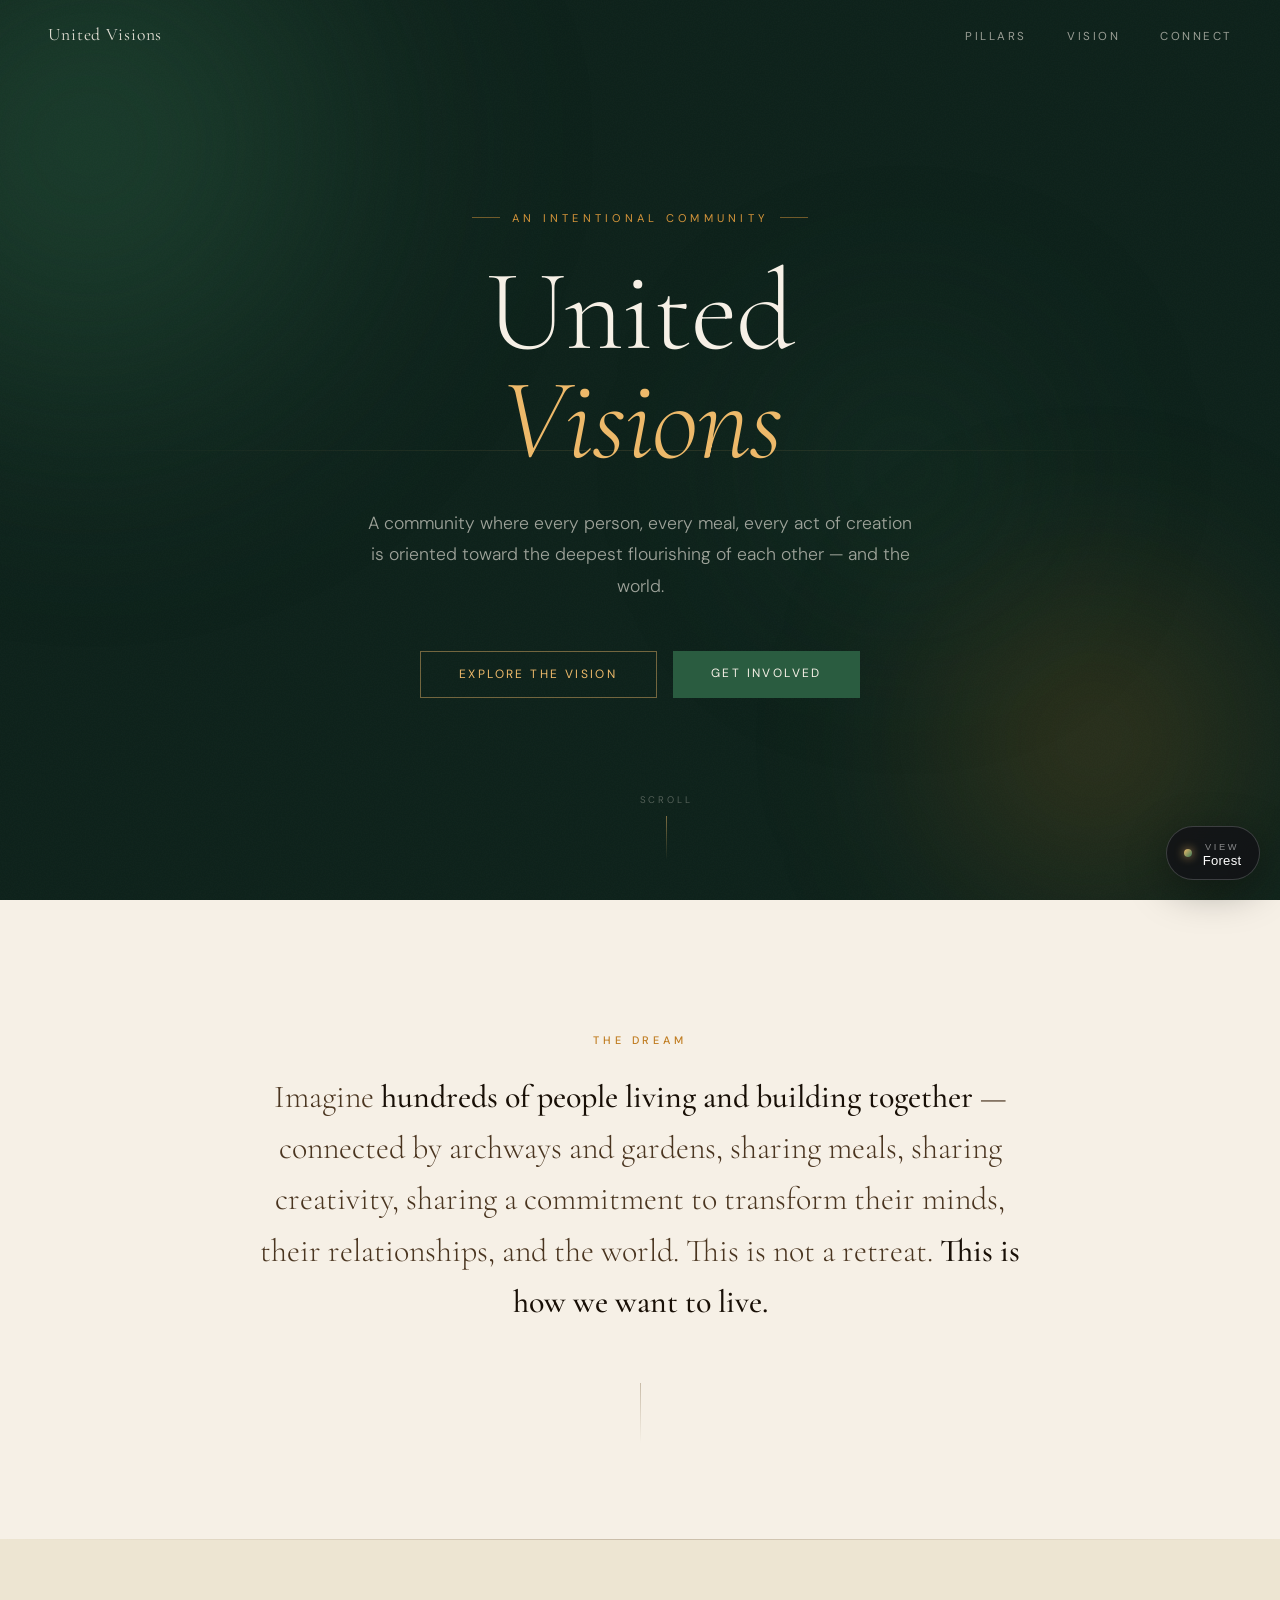
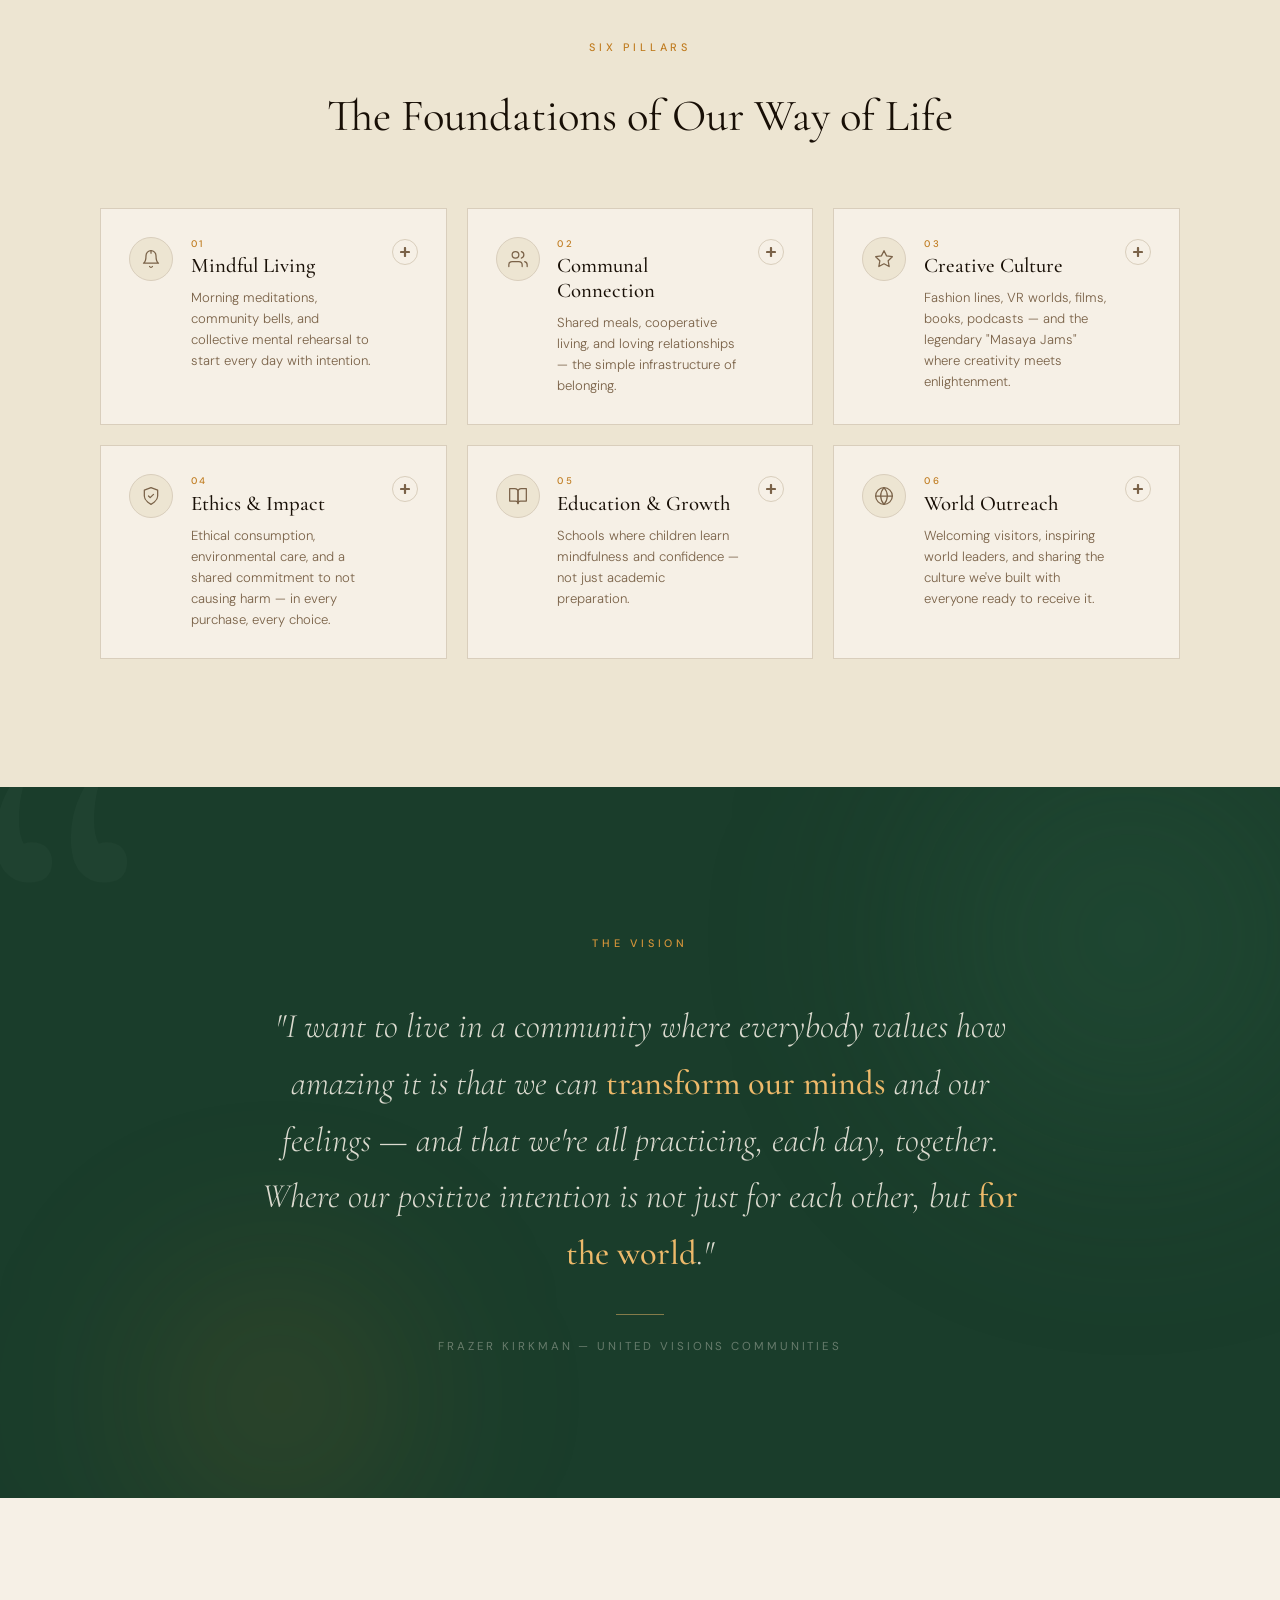
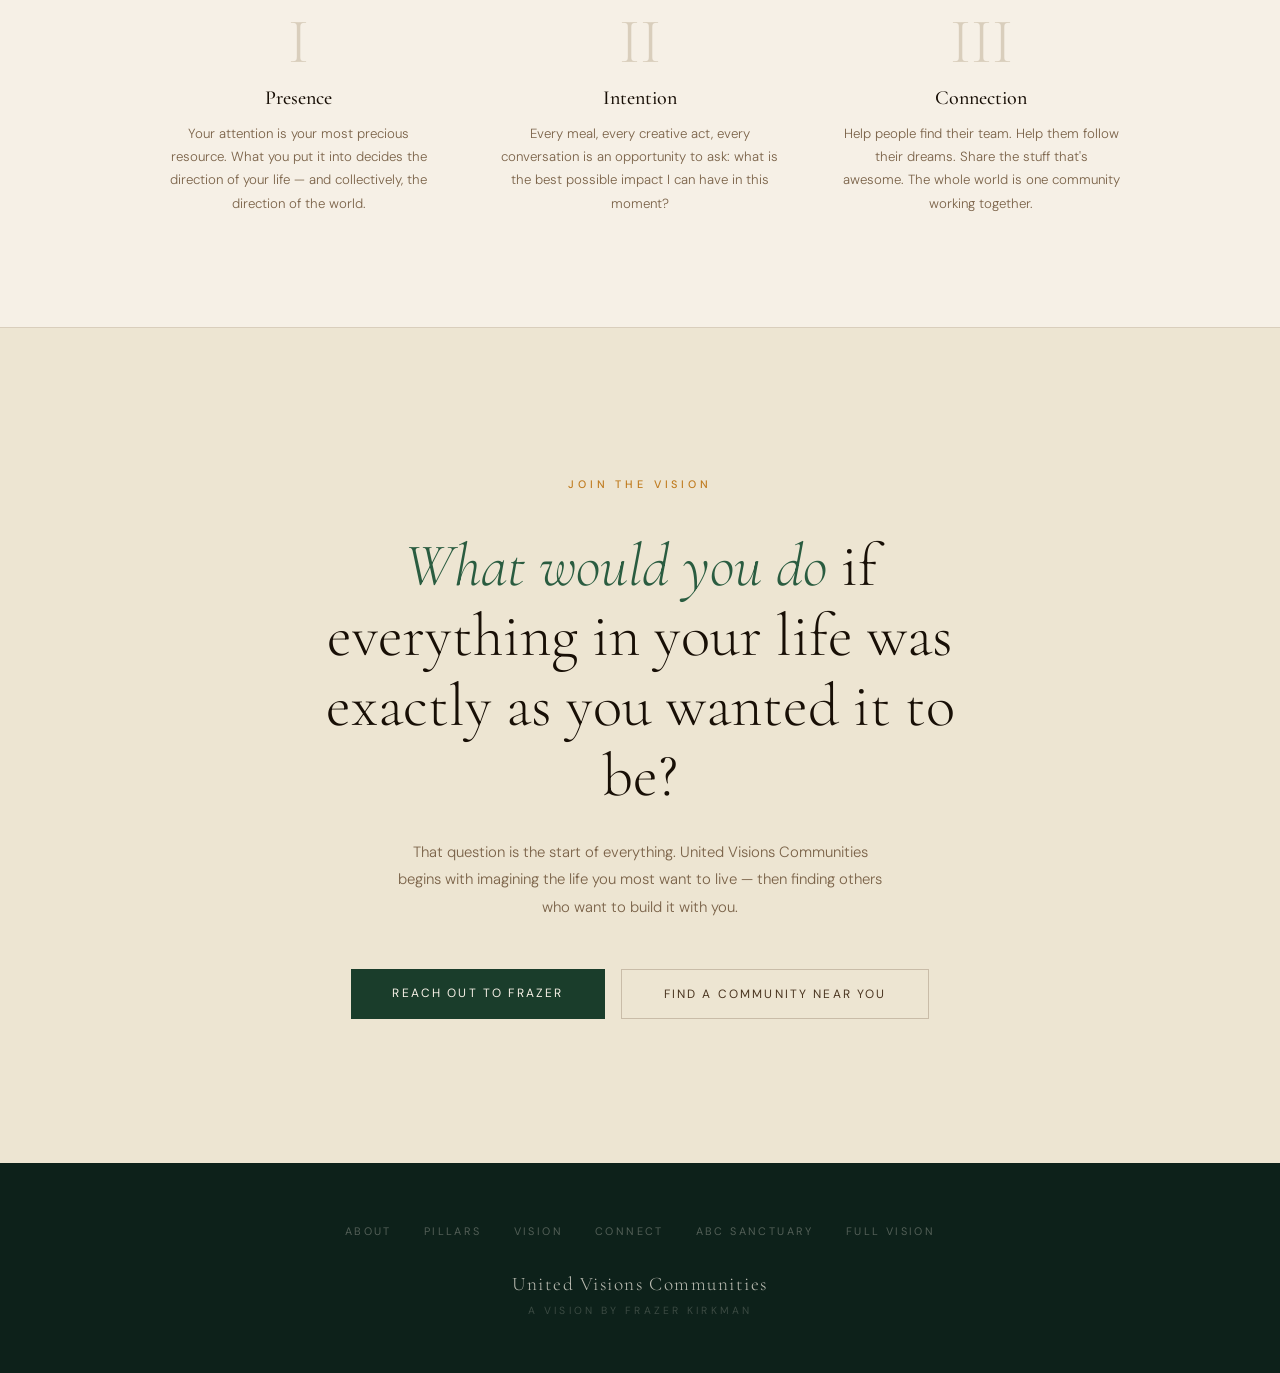
==== commit 60cc6c49: "Enhance styling and layout for the ABC Sanctuary page, including new card link styles, hero backgrou" ====
--- a/index.html
+++ b/index.html
@@ -565,6 +565,7 @@
       <li><a href="#vision">Vision</a></li>
       <li><a href="#connect">Connect</a></li>
       <li><a href="abc.html">ABC Sanctuary</a></li>
+      <li><a href="full-vision.html">Full Vision</a></li>
     </ul>
     <p class="footer-logo">United Visions Communities</p>
     <p class="footer-sub">A vision by Frazer Kirkman</p>
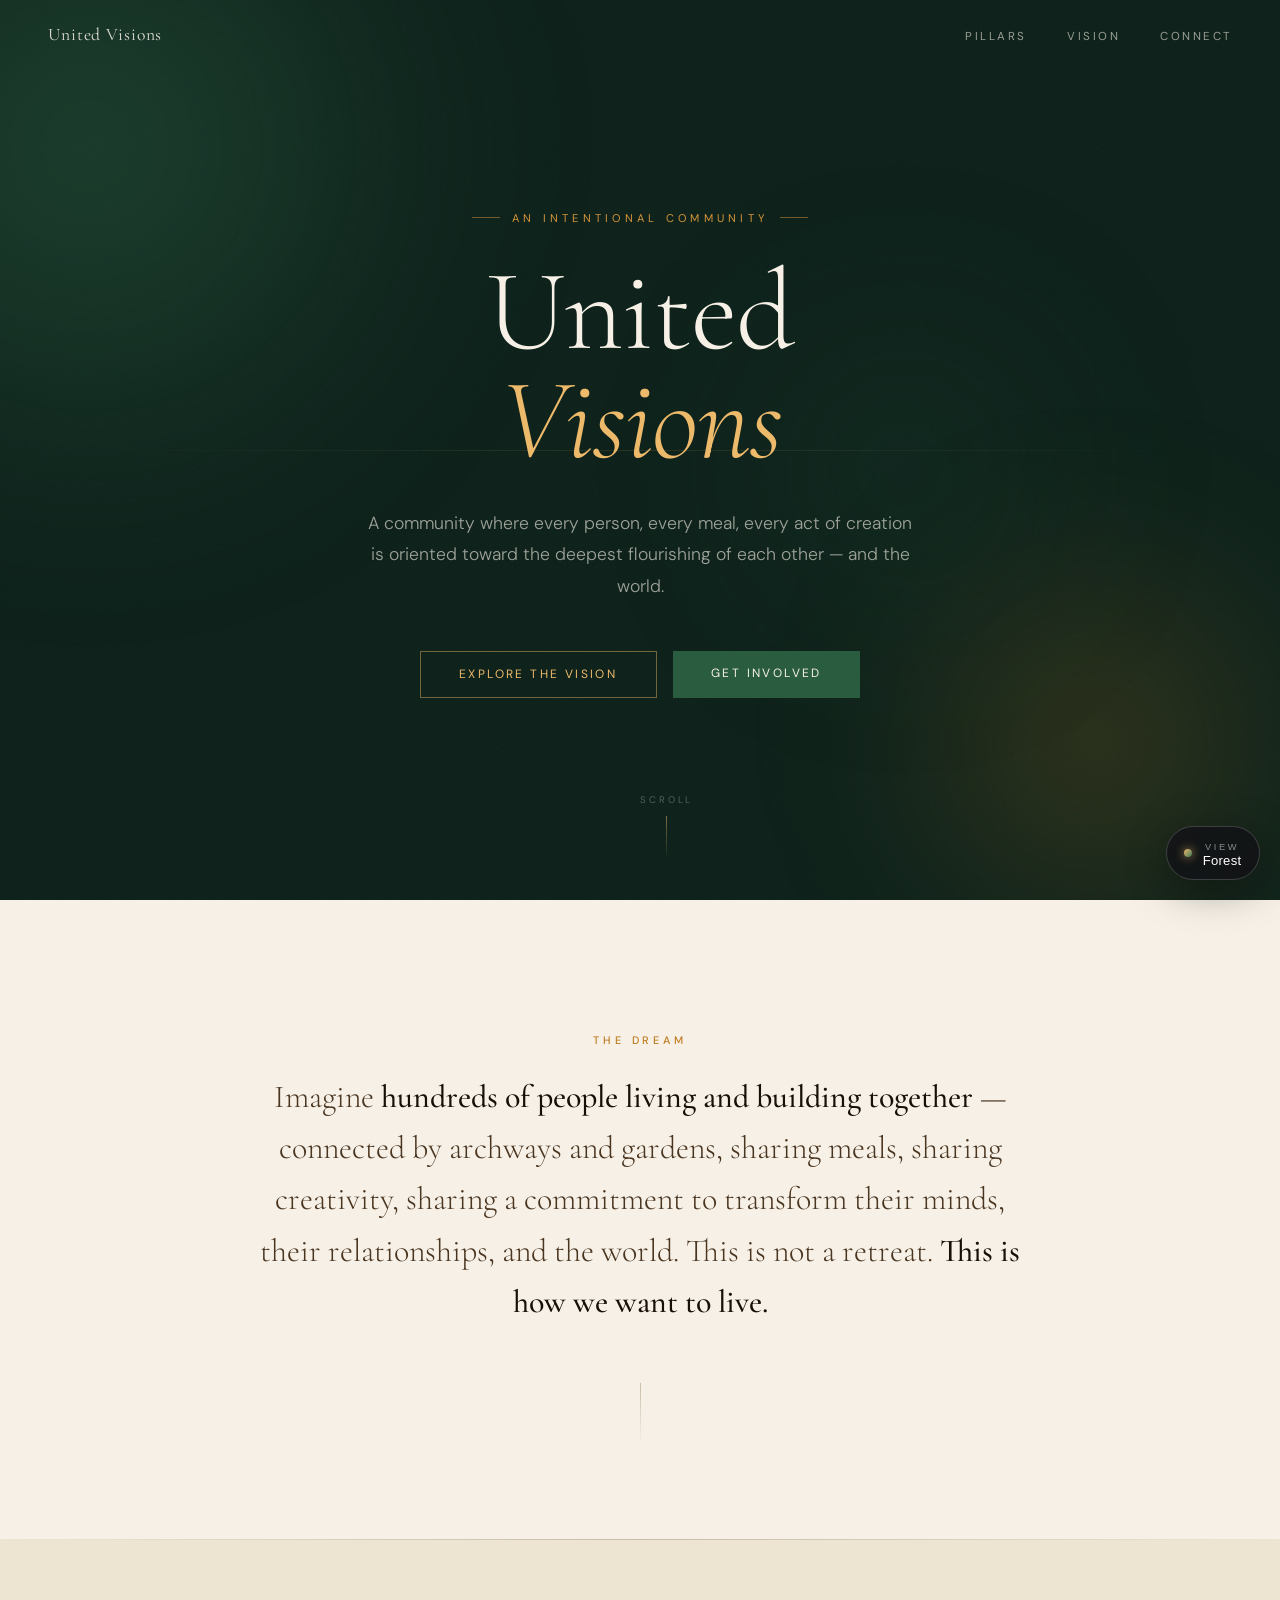
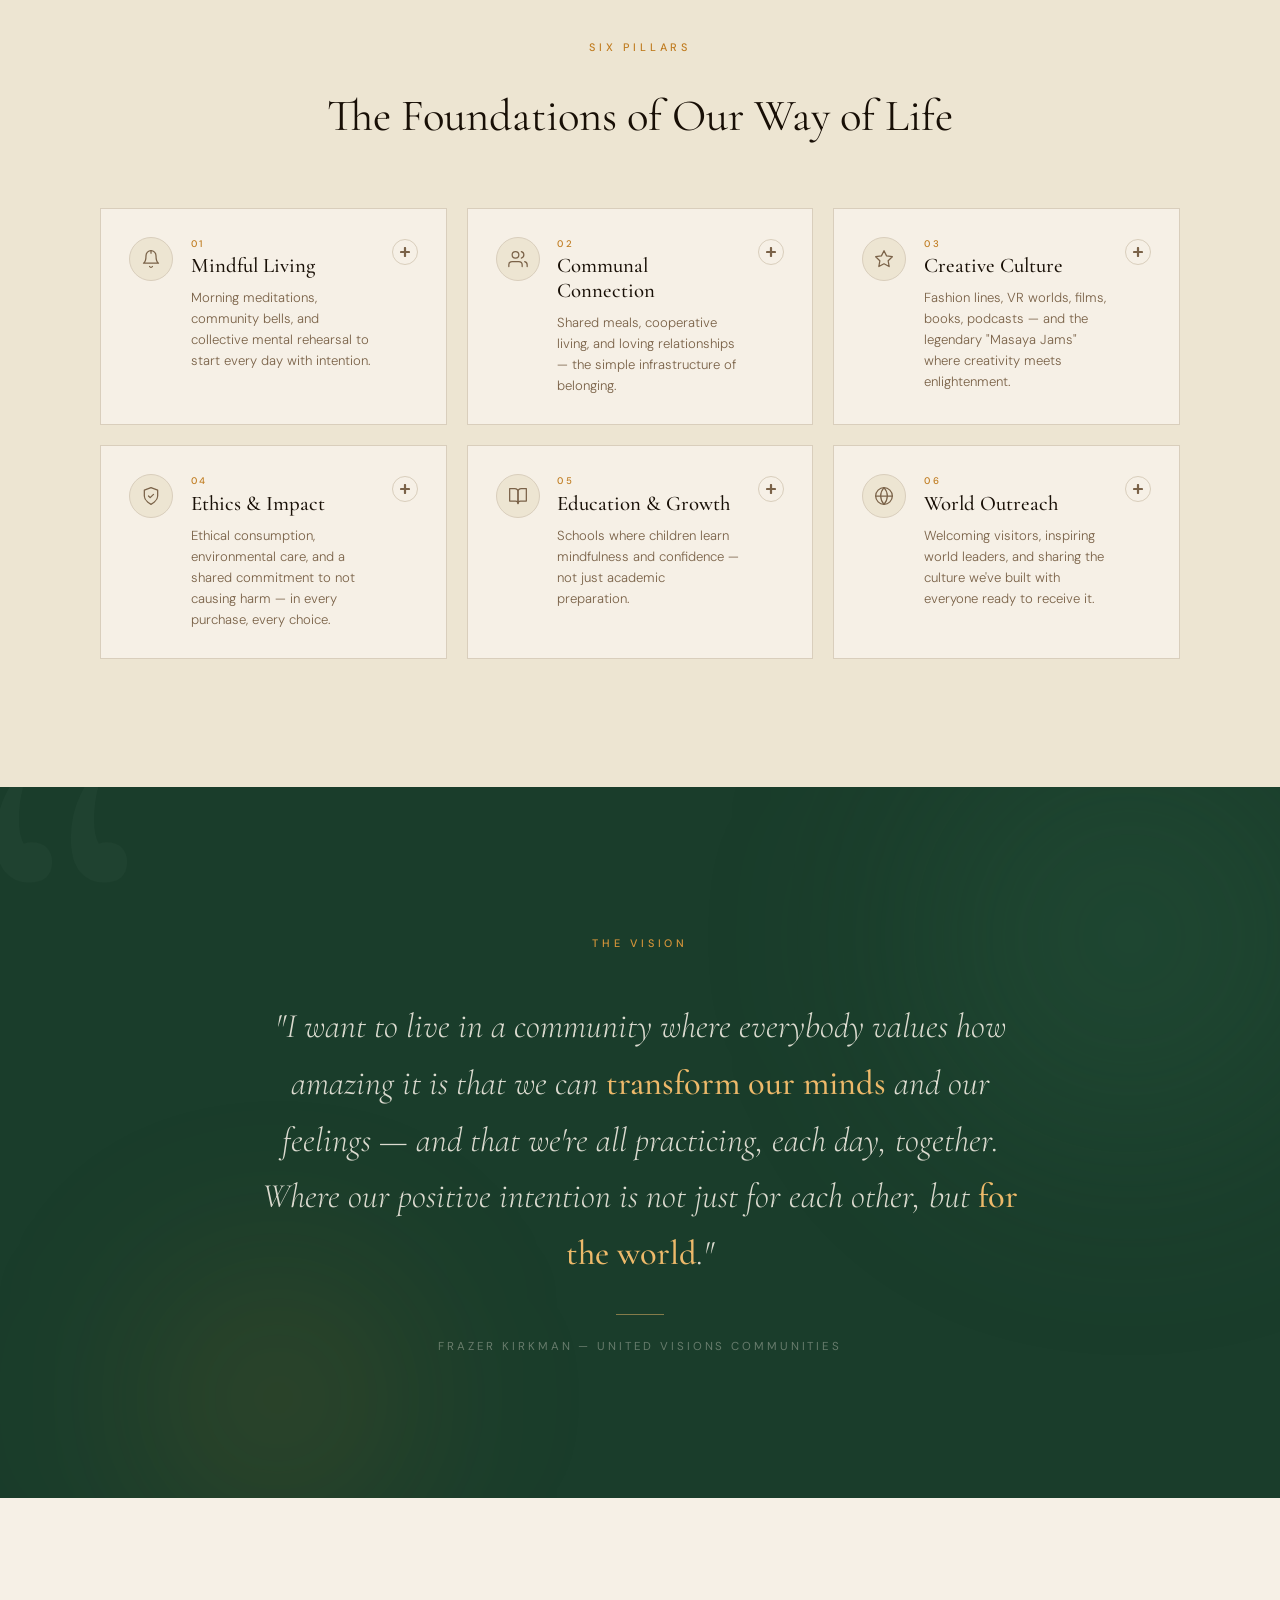
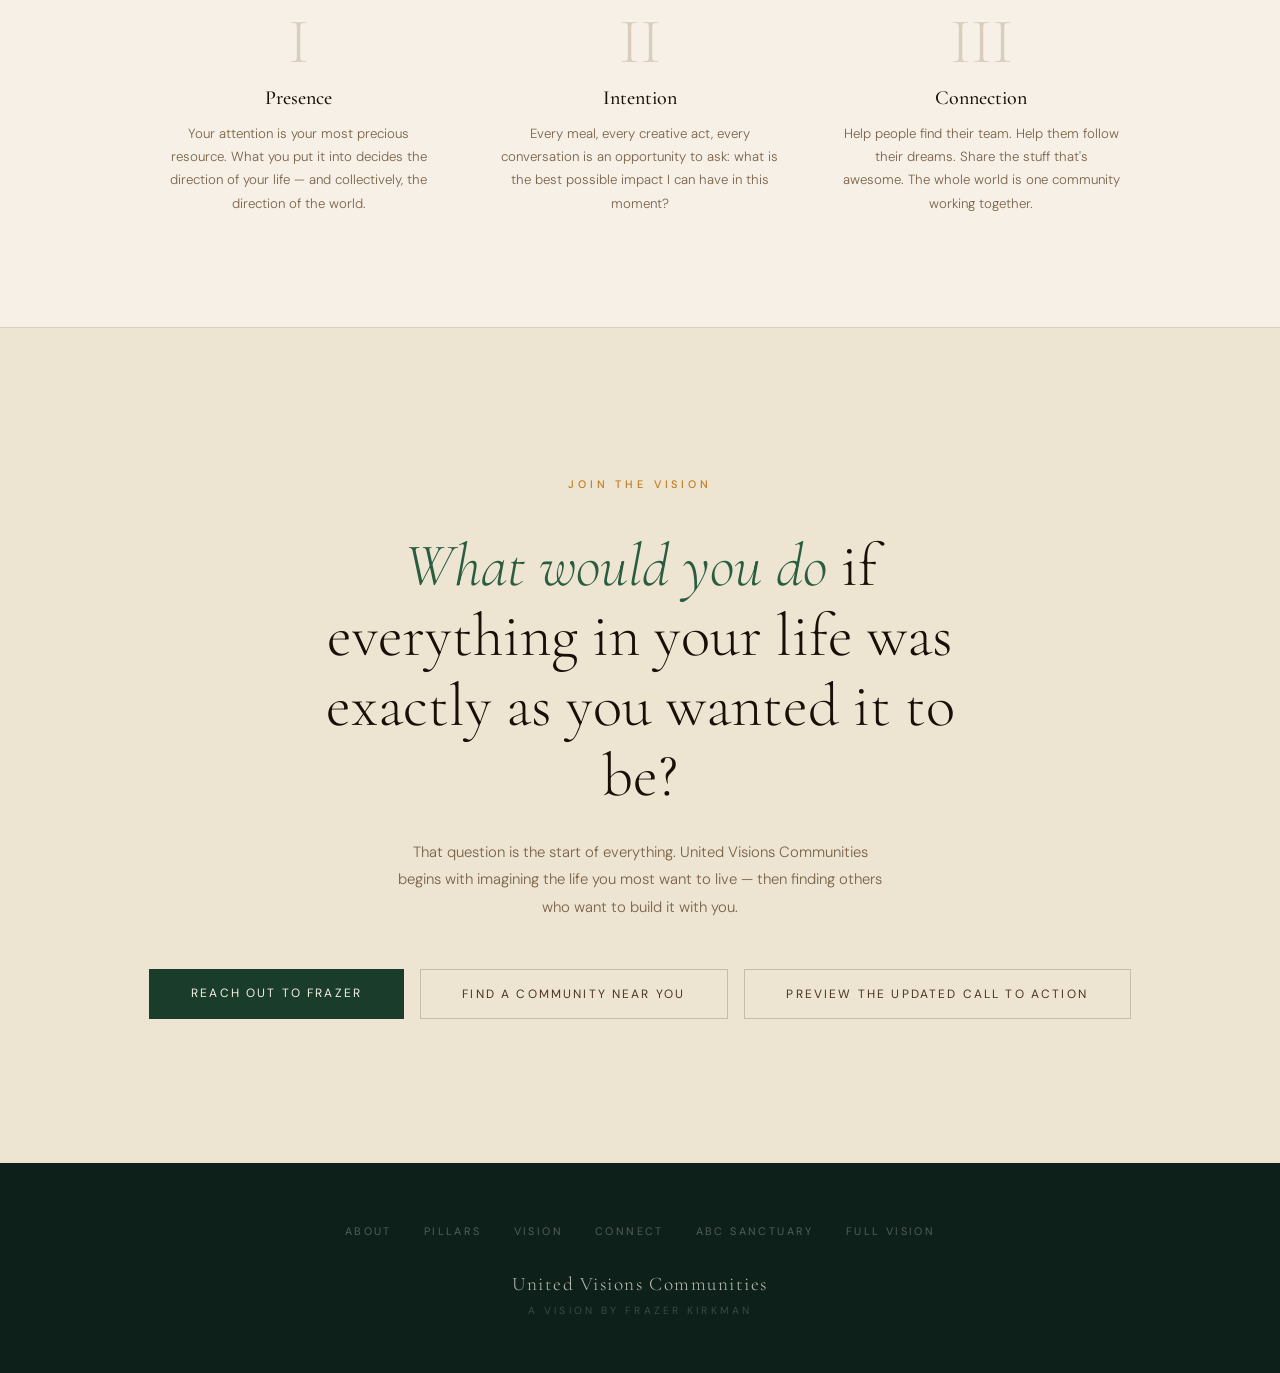
==== commit feddfaa6: "Add CTA review page copies Co-authored-by: Copilot App <223556219+Copilot@users.noreply.github.com>" ====
--- a/index.html
+++ b/index.html
@@ -554,6 +554,7 @@
       <a href="mailto:frazer@unitedvisions.org" class="btn-forest">Reach Out to Frazer</a>
       <a href="https://www.ic.org" target="_blank" rel="noopener noreferrer" class="btn-outline">Find a Community Near
         You</a>
+      <a href="index-cta-review.html" class="btn-outline">Preview the Updated Call to Action</a>
     </div>
   </section>
 
